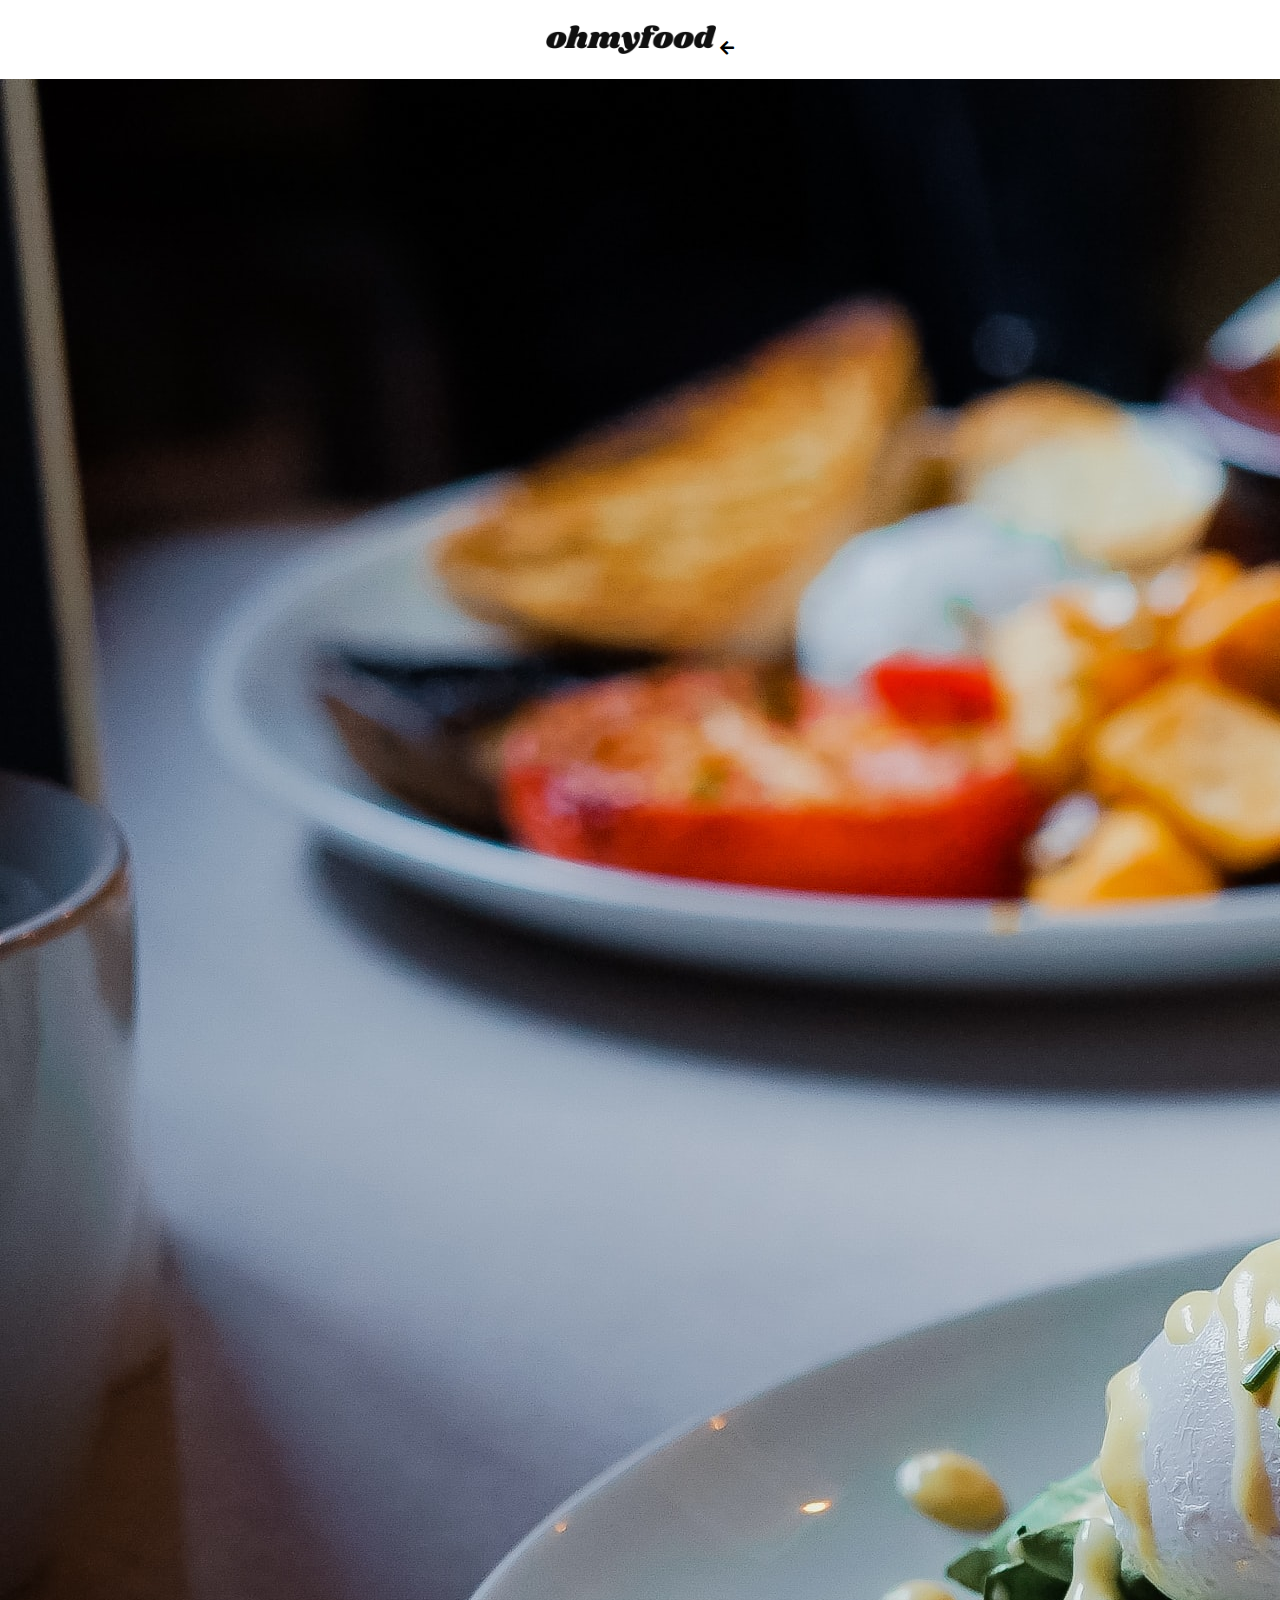
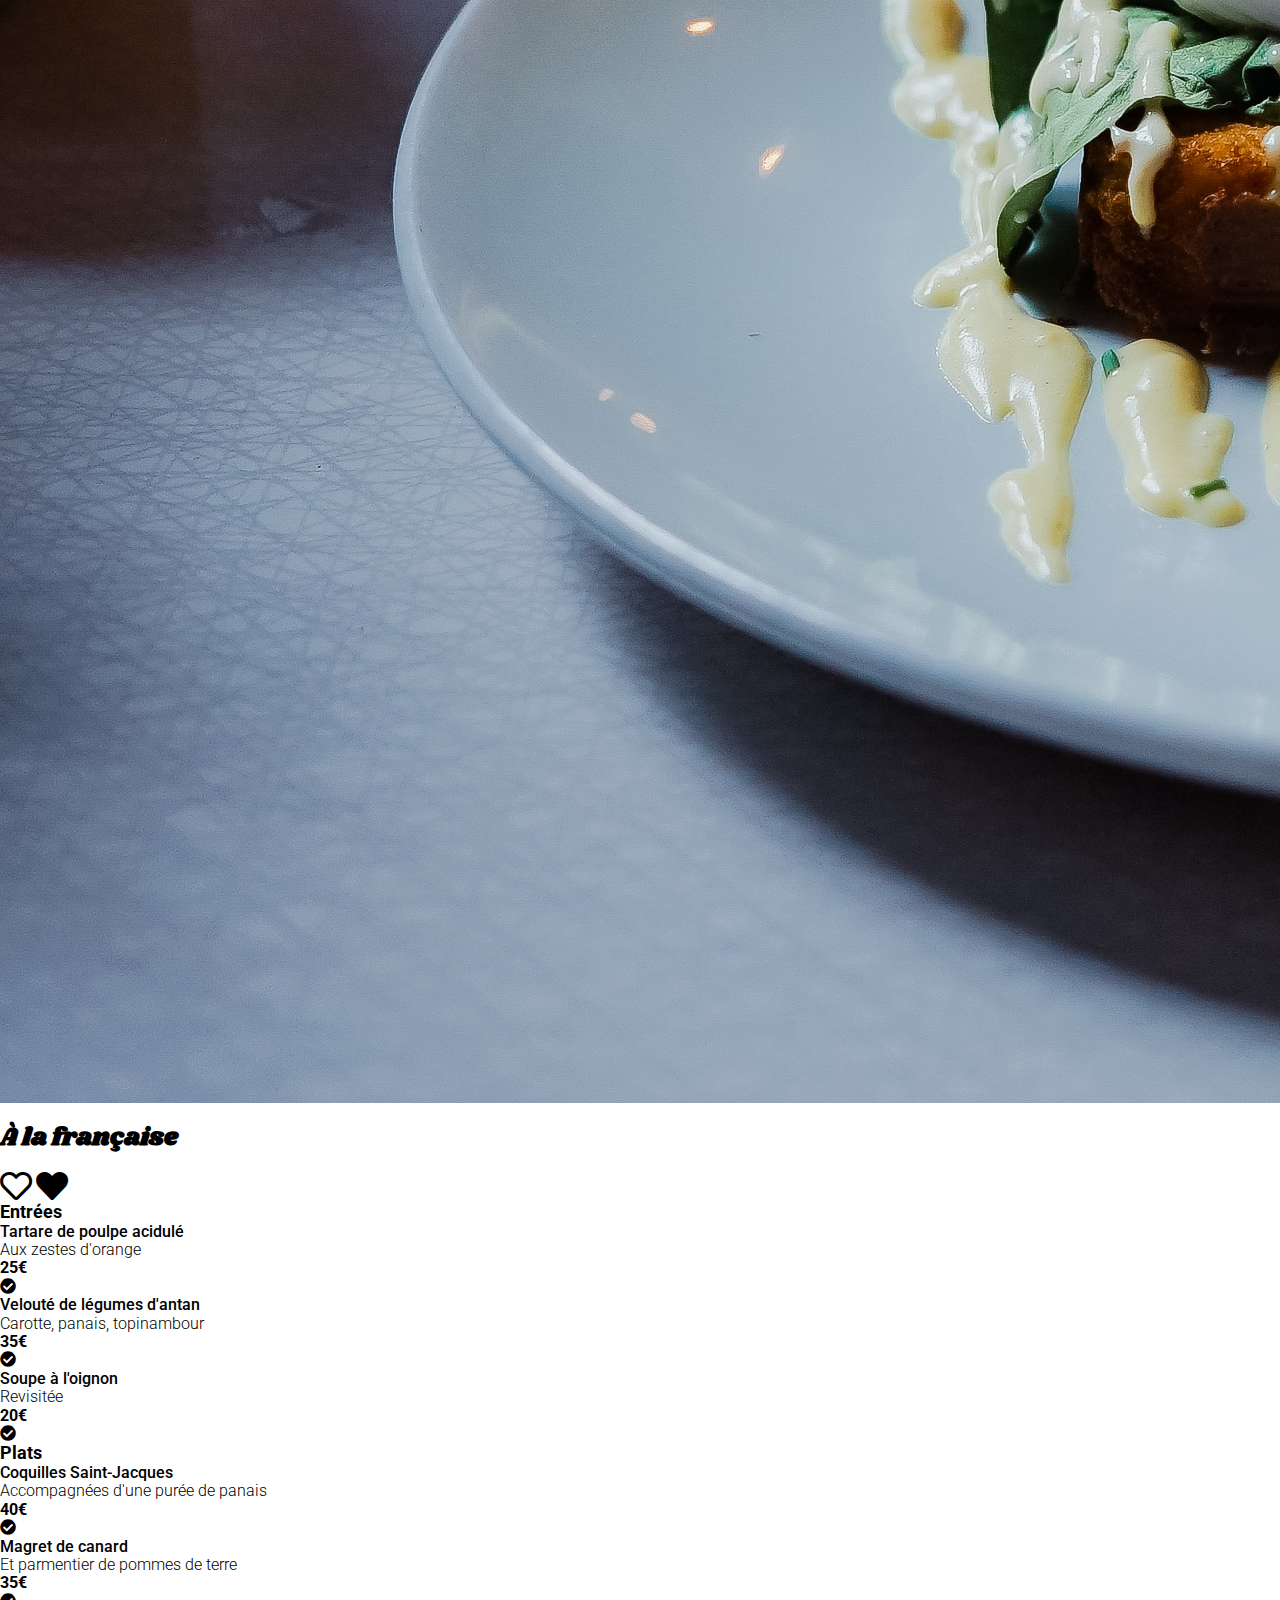
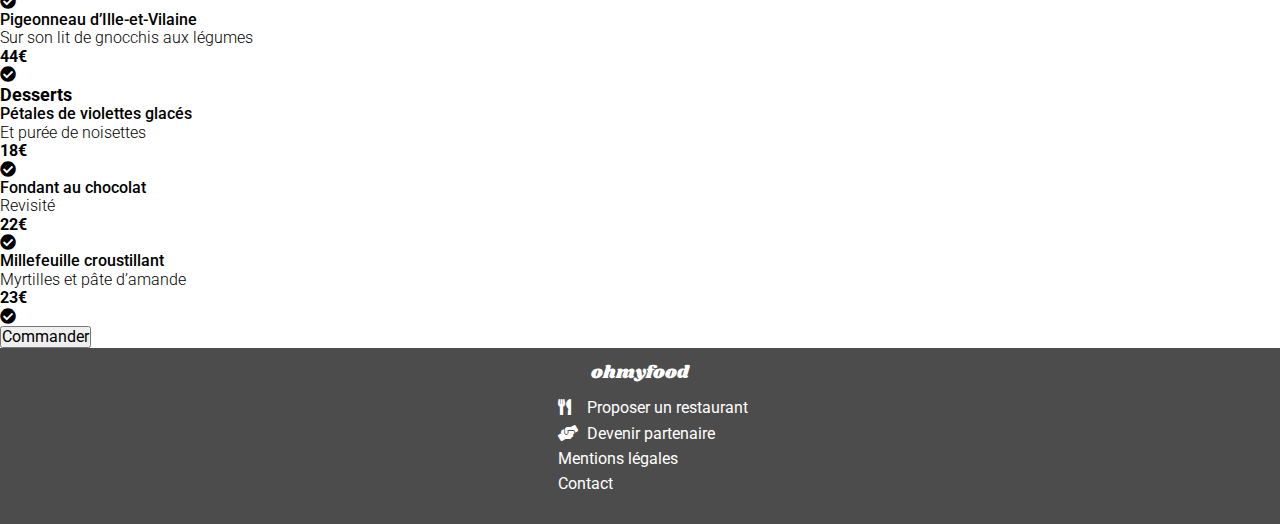
==== a-la-francaise.html @ 05882cee "Ajout du fichier a-la-francaise.html" ====
<!DOCTYPE html>
<html lang="fr">
<head>
    <meta charset="UTF-8">
    <meta http-equiv="X-UA-Compatible" content="IE=edge">
    <meta name="viewport" content="width=device-width, initial-scale=1.0">
    <title>A la française</title>
    <link rel="stylesheet" href="sass/normalize.css">
    <link rel="stylesheet" href="sass/style.css">
    <link rel="stylesheet" href="https://cdnjs.cloudflare.com/ajax/libs/font-awesome/5.15.4/css/all.min.css" integrity="sha512-1ycn6IcaQQ40/MKBW2W4Rhis/DbILU74C1vSrLJxCq57o941Ym01SwNsOMqvEBFlcgUa6xLiPY/NS5R+E6ztJQ==" crossorigin="anonymous" referrerpolicy="no-referrer">
</head>
<body>

    <!--Début du Header-->
    <header>
        <div class="logo">
            <img src="images/logo/ohmyfood.png" alt="Logo du site Ohmyfood">
            <a href="index.html" class="header__back">
                <i class="fas fa-arrow-left"></i>
            </a>
        </div>
    </header>
    <!--Fin du Header-->
    
    <main>
        <div class="hero__img">
            <img src="images/restaurants/toa-heftiba-DQKerTsQwi0-unsplash.jpg" alt="Restaurant A la Française">
        </div>

        <!--Début de la section Menu-->
        <section class="menu">
            <div class="menu__heading">
                <h1 class="menu__title">À la française</h1>
                <div class="menu__btn__heart">
                    <i class="far fa-heart fa-2x"></i>
                    <i class="fas fa-heart fa-2x fa-heart-animated"></i>
                </div>
            </div>    

            <!-- Début des Entrées-->
            <div class="menus">    
                <article class="submenu">
                    <h3 class="submenu__title">Entrées</h3>
                    <div class="menuItem delay">
                        <div class="menuItem__legend">
                            <h4>Tartare de poulpe acidulé</h4>
                            <p>Aux zestes d'orange</p>
                        </div> 
                        <div class="price">25€</div>
                        <div class="confirmation">
                            <i class="fas fa-check-circle"></i>
                        </div>   
                    </div>
                
                    <div class="menuItem delay">
                        <div class="menuItem__legend">
                            <h4>Velouté de légumes d'antan</h4>
                            <p>Carotte, panais, topinambour</p>
                        </div>
                        <div class="price">35€</div>
                        <div class="confirmation">
                            <i class="fas fa-check-circle"></i>
                        </div>
                    </div> 

                    <div class="menuItem delay">
                        <div class="menuItem__legend">
                            <h4>Soupe à l'oignon</h4>
                            <p>Revisitée</p>
                        </div>
                        <div class="price">20€</div>
                        <div class="confirmation">
                            <i class="fas fa-check-circle"></i>   
                        </div>
                    </div>
                </article>
                <!--Fin des Entrées-->

                <!--Débuts des Plats-->
                <article class="submenu">
                    <h3 class="submenu__title">Plats</h3>
                    <div class="menuItem delay">
                        <div class="menuItem__legend">
                            <h4>Coquilles Saint-Jacques</h4>
                            <p>Accompagnées d'une purée de panais</p>
                        </div>
                        <div class="price">40€</div>
                        <div class="confirmation">
                            <i class="fas fa-check-circle"></i>   
                        </div>
                    </div>

                    <div class="menuItem delay">
                        <div class="menuItem__legend">
                            <h4>Magret de canard</h4>
                            <p>Et parmentier de pommes de terre</p>
                        </div>
                        <div class="price">35€</div>
                        <div class="confirmation">
                            <i class="fas fa-check-circle"></i>
                        </div>
                    </div>

                    <div class="menuItem delay">
                        <div class="menuItem__legend">
                            <h4>Pigeonneau d’Ille-et-Vilaine</h4>
                            <p>Sur son lit de gnocchis aux légumes</p>
                        </div>
                        <div class="price">44€</div>
                        <div class="confirmation">
                            <i class="fas fa-check-circle"></i>   
                        </div>
                    </div>
                </article>
                <!--Fin des Plats-->

                <!--Début des Desserts-->
                <article class="submenu">
                    <h3 class="submenu__title">Desserts</h3>
                    <div class="menuItem delay">
                        <div class="menuItem__legend">
                            <h4>Pétales de violettes glacés</h4>
                            <p>Et purée de noisettes</p>
                        </div>
                        <div class="price">18€</div>
                        <div class="confirmation">
                            <i class="fas fa-check-circle"></i>
                        </div>
                    </div>

                    <div class="menuItem delay">
                        <div class="menuItem__legend">
                            <h4>Fondant au chocolat</h4>
                            <p>Revisité</p>
                        </div>
                        <div class="price">22€</div>
                        <div class="confirmation">
                            <i class="fas fa-check-circle"></i>
                        </div>
                    </div>

                    <div class="menuItem delay">
                        <div class="menuItem__legend">
                            <h4>Millefeuille croustillant</h4>
                            <p>Myrtilles et pâte d’amande</p>
                        </div>
                        <div class="price">23€</div>
                        <div class="confirmation">
                            <i class="fas fa-check-circle"></i>
                        </div>
                    </div>
                </article>
                <!--Fin des Desserts-->
            </div>
            <div class="orderMeal">
                <button class="orderMeal__btn">
                    <span>Commander</span>
                </button>  
            </div>
        </section>
        <!--Fin de la section Menu-->           
    </main>

    <!--Début du Footer-->
    <footer>
        <a href="index.html" class="footer__title">
            <h3>ohmyfood</h3>
        </a>
        <ul>
            <li>
                <i class="fas fa-utensils"></i>
                <a href="#">Proposer un restaurant</a>
            </li>
            <li>
                <i class="fas fa-hands-helping"></i>
                <a href="#">Devenir partenaire</a>
            </li>
            <li>
                <a href="#">Mentions légales</a>
            </li>
            <li>
                <a href="mailto:contact@ohmyfood.com">Contact</a>
            </li>
        </ul>
    </footer>
    <!--Fin du Footer-->  
</body>
</html>
---- sass/style.css ----
@import url("https://fonts.googleapis.com/css2?family=Shrikhand&display=swap");
@import url("https://fonts.googleapis.com/css2?family=Roboto:wght@100;300;400;500&display=swap");
* {
  padding: 0;
  margin: 0;
  -webkit-box-sizing: border-box;
          box-sizing: border-box;
}

body {
  width: 100%;
  margin: auto;
  font-family: "Roboto", sans-serif;
  font-size: 16px;
}

ul,
ol {
  list-style-type: none;
}

a {
  color: #000000;
  text-decoration: none;
  cursor: pointer;
}

h1 {
  font-size: 25px;
  font-family: "Shrikhand", "cursive";
}

h2 {
  font-size: 22px;
}

h3 {
  font-size: 18px;
  font-weight: 500px;
}

h4 {
  font-size: 16px;
  font-weight: 500;
}

p {
  font-size: 16px;
  font-weight: 300;
}

.price {
  font-weight: bold;
}

.loading-spinner {
  width: 100vw;
  height: 100vh;
  background: #ffffff;
  margin: auto;
  position: fixed;
  top: 0;
  right: 0;
  bottom: 0;
  left: 0;
  z-index: 100;
  -webkit-animation: loading-spinner 3s linear;
          animation: loading-spinner 3s linear;
  visibility: hidden;
}

.loading-spinner__border {
  display: -webkit-box;
  display: -ms-flexbox;
  display: flex;
  -webkit-box-pack: center;
      -ms-flex-pack: center;
          justify-content: center;
  -webkit-box-align: center;
      -ms-flex-align: center;
          align-items: center;
  border: 8px solid transparent;
  border-top: 8px solid #9356dc;
  border-bottom: 8px solid #ff79da;
  border-radius: 100px;
  width: 120px;
  height: 120px;
  margin: auto;
  position: fixed;
  top: 0;
  right: 0;
  bottom: 0;
  left: 0;
  -webkit-animation: loading-spinner-border 3s linear;
          animation: loading-spinner-border 3s linear;
  z-index: 50;
  visibility: hidden;
}

.loading-spinner__center {
  background-color: #99e2d0;
  width: 16px;
  height: 16px;
  border-radius: 100px;
}

@-webkit-keyframes loading-spinner {
  0% {
    visibility: visible;
    opacity: 0.7;
  }
  70% {
    opacity: 0.7;
  }
  100% {
    opacity: 0;
    visibility: hidden;
  }
}

@keyframes loading-spinner {
  0% {
    visibility: visible;
    opacity: 0.7;
  }
  70% {
    opacity: 0.7;
  }
  100% {
    opacity: 0;
    visibility: hidden;
  }
}

@-webkit-keyframes loading-spinner-border {
  0% {
    visibility: visible;
    opacity: 1;
    -webkit-transform: rotate(0deg);
            transform: rotate(0deg);
  }
  70% {
    opacity: 1;
  }
  100% {
    -webkit-transform: rotate(360deg);
            transform: rotate(360deg);
    opacity: 0;
    visibility: hidden;
  }
}

@keyframes loading-spinner-border {
  0% {
    visibility: visible;
    opacity: 1;
    -webkit-transform: rotate(0deg);
            transform: rotate(0deg);
  }
  70% {
    opacity: 1;
  }
  100% {
    -webkit-transform: rotate(360deg);
            transform: rotate(360deg);
    opacity: 0;
    visibility: hidden;
  }
}

header {
  display: -webkit-box;
  display: -ms-flexbox;
  display: flex;
  -webkit-box-pack: center;
      -ms-flex-pack: center;
          justify-content: center;
  -webkit-box-align: center;
      -ms-flex-align: center;
          align-items: center;
  width: 100%;
}

header .logo {
  margin: 25px 0 20px 0;
}

header .logo img {
  width: 170px;
}

footer {
  background-color: #4d4c4c;
  color: #ffffff;
  width: 100%;
  height: 175px;
  height: 100%;
  display: -webkit-box;
  display: -ms-flexbox;
  display: flex;
  -webkit-box-orient: vertical;
  -webkit-box-direction: normal;
      -ms-flex-direction: column;
          flex-direction: column;
}

@media screen and (min-width: 768px) {
  footer {
    display: -webkit-box;
    display: -ms-flexbox;
    display: flex;
    -webkit-box-pack: center;
        -ms-flex-pack: center;
            justify-content: center;
    -webkit-box-align: center;
        -ms-flex-align: center;
            align-items: center;
  }
}

footer a {
  color: #ffffff;
}

footer h3 {
  font-family: "Shrikhand", "cursive";
  font-weight: lighter;
  color: #ffffff;
  margin: 15px 0 15px 25px;
}

@media screen and (min-width: 768px) {
  footer h3 {
    margin-left: 0;
  }
}

footer ul {
  font-size: 16px;
}

footer ul li {
  margin-bottom: 7px;
  margin-left: 25px;
}

footer ul li:last-child {
  margin-bottom: 30px;
}

footer ul .fas {
  color: #ffffff;
  width: 15px;
  padding-left: 0;
  padding-right: 25px;
}

/**** Localisation ****/
.location {
  display: -webkit-box;
  display: -ms-flexbox;
  display: flex;
  -webkit-box-pack: center;
      -ms-flex-pack: center;
          justify-content: center;
  -webkit-box-align: center;
      -ms-flex-align: center;
          align-items: center;
  background-color: #eaeaea;
  -webkit-box-shadow: inset 0 7px 9px -7px rgba(0, 0, 0, 0.3);
          box-shadow: inset 0 7px 9px -7px rgba(0, 0, 0, 0.3);
  height: 50px;
  margin-left: -22px;
}

.location i {
  margin-right: 15px;
}

.location__city {
  margin: 15px 0;
  text-align: center;
  font-weight: 500;
}

.presentation {
  background-color: #f3f3f3;
  display: -webkit-box;
  display: -ms-flexbox;
  display: flex;
  -webkit-box-pack: center;
      -ms-flex-pack: center;
          justify-content: center;
  -webkit-box-align: center;
      -ms-flex-align: center;
          align-items: center;
  -webkit-box-orient: vertical;
  -webkit-box-direction: normal;
      -ms-flex-direction: column;
          flex-direction: column;
  padding: 40px;
}

.presentation__title {
  text-align: center;
  padding: 0 10px;
}

.presentation__text {
  text-align: center;
  margin: 15px 0 25px 0;
  font-weight: 100;
}

.presentation__button {
  opacity: 1;
  background: -webkit-gradient(linear, left top, right bottom, from(#f89fe0), to(#c358eb));
  background: linear-gradient(to bottom right, #f89fe0, #c358eb);
  outline: none;
  border: none;
  border-radius: 100px;
  width: 230px;
  color: #ffffff;
  font-size: 16px;
  font-weight: 500;
  text-align: center;
  padding: 18px 20px;
  -webkit-box-shadow: 0 0 10px 0 rgba(0, 0, 0, 0.3);
          box-shadow: 0 0 10px 0 rgba(0, 0, 0, 0.3);
  -webkit-transition: all 0.3s ease-in-out;
  transition: all 0.3s ease-in-out;
}

.presentation__button:hover {
  opacity: 0.8;
  -webkit-box-shadow: 0 0 10px 0 rgba(0, 0, 0, 0.6);
          box-shadow: 0 0 10px 0 rgba(0, 0, 0, 0.6);
  cursor: pointer;
}

/**** Section Fonctionnement ****/
.process {
  width: 100%;
}

.process h2 {
  margin: 50px 0 20px 20px;
}

@media screen and (min-width: 768px) {
  .process h2 {
    text-align: center;
  }
}

.process__steps {
  margin: 0 25px;
  display: -webkit-box;
  display: -ms-flexbox;
  display: flex;
  -webkit-box-orient: vertical;
  -webkit-box-direction: normal;
      -ms-flex-direction: column;
          flex-direction: column;
}

@media screen and (min-width: 768px) {
  .process__steps {
    -webkit-box-orient: horizontal;
    -webkit-box-direction: normal;
        -ms-flex-direction: row;
            flex-direction: row;
    -ms-flex-wrap: wrap;
        flex-wrap: wrap;
    -ms-flex-pack: distribute;
        justify-content: space-around;
  }
}

@media screen and (min-width: 992px) {
  .process__steps {
    -webkit-box-pack: justify;
        -ms-flex-pack: justify;
            justify-content: space-between;
  }
}

.process__steps .process__step {
  width: 375px;
  width: 100%;
  height: 70px;
  -webkit-box-shadow: 4px 4px 8px rgba(0, 0, 0, 0.125);
          box-shadow: 4px 4px 8px rgba(0, 0, 0, 0.125);
  -webkit-box-orient: horizontal;
  -webkit-box-direction: normal;
      -ms-flex-direction: row;
          flex-direction: row;
  -webkit-box-pack: start;
      -ms-flex-pack: start;
          justify-content: flex-start;
  -webkit-box-align: center;
      -ms-flex-align: center;
          align-items: center;
  margin-left: 6px;
  margin-bottom: 25px;
  border-radius: 20px;
  background: #f6f6f6;
  position: relative;
  -webkit-transition: background-color 0.3s ease-in-out;
  transition: background-color 0.3s ease-in-out;
}

@media screen and (min-width: 768px) {
  .process__steps .process__step {
    width: 45%;
    margin: 30px 0;
  }
}

@media screen and (min-width: 992px) {
  .process__steps .process__step {
    width: 30%;
  }
}

.process__steps .process__step:hover {
  background-color: #faf5ff;
  cursor: pointer;
}

.process__steps .process__step .process__number {
  display: -webkit-box;
  display: -ms-flexbox;
  display: flex;
  -webkit-box-pack: center;
      -ms-flex-pack: center;
          justify-content: center;
  -webkit-box-align: center;
      -ms-flex-align: center;
          align-items: center;
  background: #9356dc;
  color: #ffffff;
  border-radius: 100px;
  border: 1px solid #9356dc;
  font-size: 14px;
  width: 25px;
  height: 25px;
  position: absolute;
  left: -12px;
  top: 23px;
}

.process__steps .process__step .process__icon {
  margin: 27px 35px 0 35px;
  color: #696969;
  -webkit-transition: color 0.3s ease-in-out;
  transition: color 0.3s ease-in-out;
}

.process__steps .process__step .process__icon:hover {
  color: #9356dc;
}

.process__steps .process__step .process__text {
  font-weight: 500;
  text-align: center;
  margin-top: -18px;
}

/**** Section Restaurants ****/
.restaurants {
  background-color: #f6f6f6;
  margin-top: 40px;
  display: -webkit-box;
  display: -ms-flexbox;
  display: flex;
  -webkit-box-orient: vertical;
  -webkit-box-direction: normal;
      -ms-flex-direction: column;
          flex-direction: column;
  width: 100%;
}

.restaurants__title {
  margin: 50px 0 15px 20px;
}

@media screen and (min-width: 768px) {
  .restaurants__title {
    text-align: center;
  }
}

.restaurants__cards {
  display: -webkit-box;
  display: -ms-flexbox;
  display: flex;
  -webkit-box-orient: horizontal;
  -webkit-box-direction: normal;
      -ms-flex-direction: row;
          flex-direction: row;
  -ms-flex-wrap: wrap;
      flex-wrap: wrap;
  -webkit-box-pack: space-evenly;
      -ms-flex-pack: space-evenly;
          justify-content: space-evenly;
  width: 100%;
}

.card {
  width: 335px;
  width: 100%;
  height: 252px;
  border-radius: 16px;
  background-color: #ffffff;
  -webkit-box-shadow: 4px 4px 8px rgba(0, 0, 0, 0.125);
          box-shadow: 4px 4px 8px rgba(0, 0, 0, 0.125);
  margin: 14px 20px;
  position: relative;
}

@media screen and (min-width: 768px) {
  .card {
    width: 44%;
    margin-bottom: 30px;
  }
}

@media screen and (min-width: 992px) {
  .card {
    height: 300px;
  }
}

@media screen and (min-width: 1400px) {
  .card {
    height: 380px;
  }
}

.card figure {
  height: 252px;
}

@media screen and (min-width: 992px) {
  .card figure {
    height: 300px;
  }
}

@media screen and (min-width: 1400px) {
  .card figure {
    height: 380px;
  }
}

.card__image {
  -o-object-fit: cover;
     object-fit: cover;
  border-top-left-radius: 16px;
  border-top-right-radius: 16px;
  width: 100%;
  height: 100%;
  max-height: 188px;
}

@media screen and (min-width: 992px) {
  .card__image {
    max-height: 230px;
  }
}

@media screen and (min-width: 1400px) {
  .card__image {
    max-height: 315px;
  }
}

.card__legend {
  display: -webkit-box;
  display: -ms-flexbox;
  display: flex;
  -webkit-box-orient: vertical;
  -webkit-box-direction: normal;
      -ms-flex-direction: column;
          flex-direction: column;
  -webkit-box-pack: justify;
      -ms-flex-pack: justify;
          justify-content: space-between;
  margin-left: 5%;
  margin-top: 7px;
  position: relative;
}

.card__title {
  font-weight: 500;
  margin-bottom: 5px;
}

.card:last-child {
  margin-bottom: 65px;
}

.btn-new {
  color: #008766;
  background: #99e2d0;
  padding: 5px;
  border-radius: 2px;
  position: absolute;
  right: 3%;
  top: 5%;
  font-weight: 400;
  font-size: 14px;
  width: 68px;
  max-width: 68px;
  width: 100%;
  text-align: center;
  /*animation: clignote 2s linear infinite;*/
}

.card__btn__heart {
  position: absolute;
  right: 20px;
  top: 4px;
  color: #686565;
}
/*# sourceMappingURL=style.css.map */
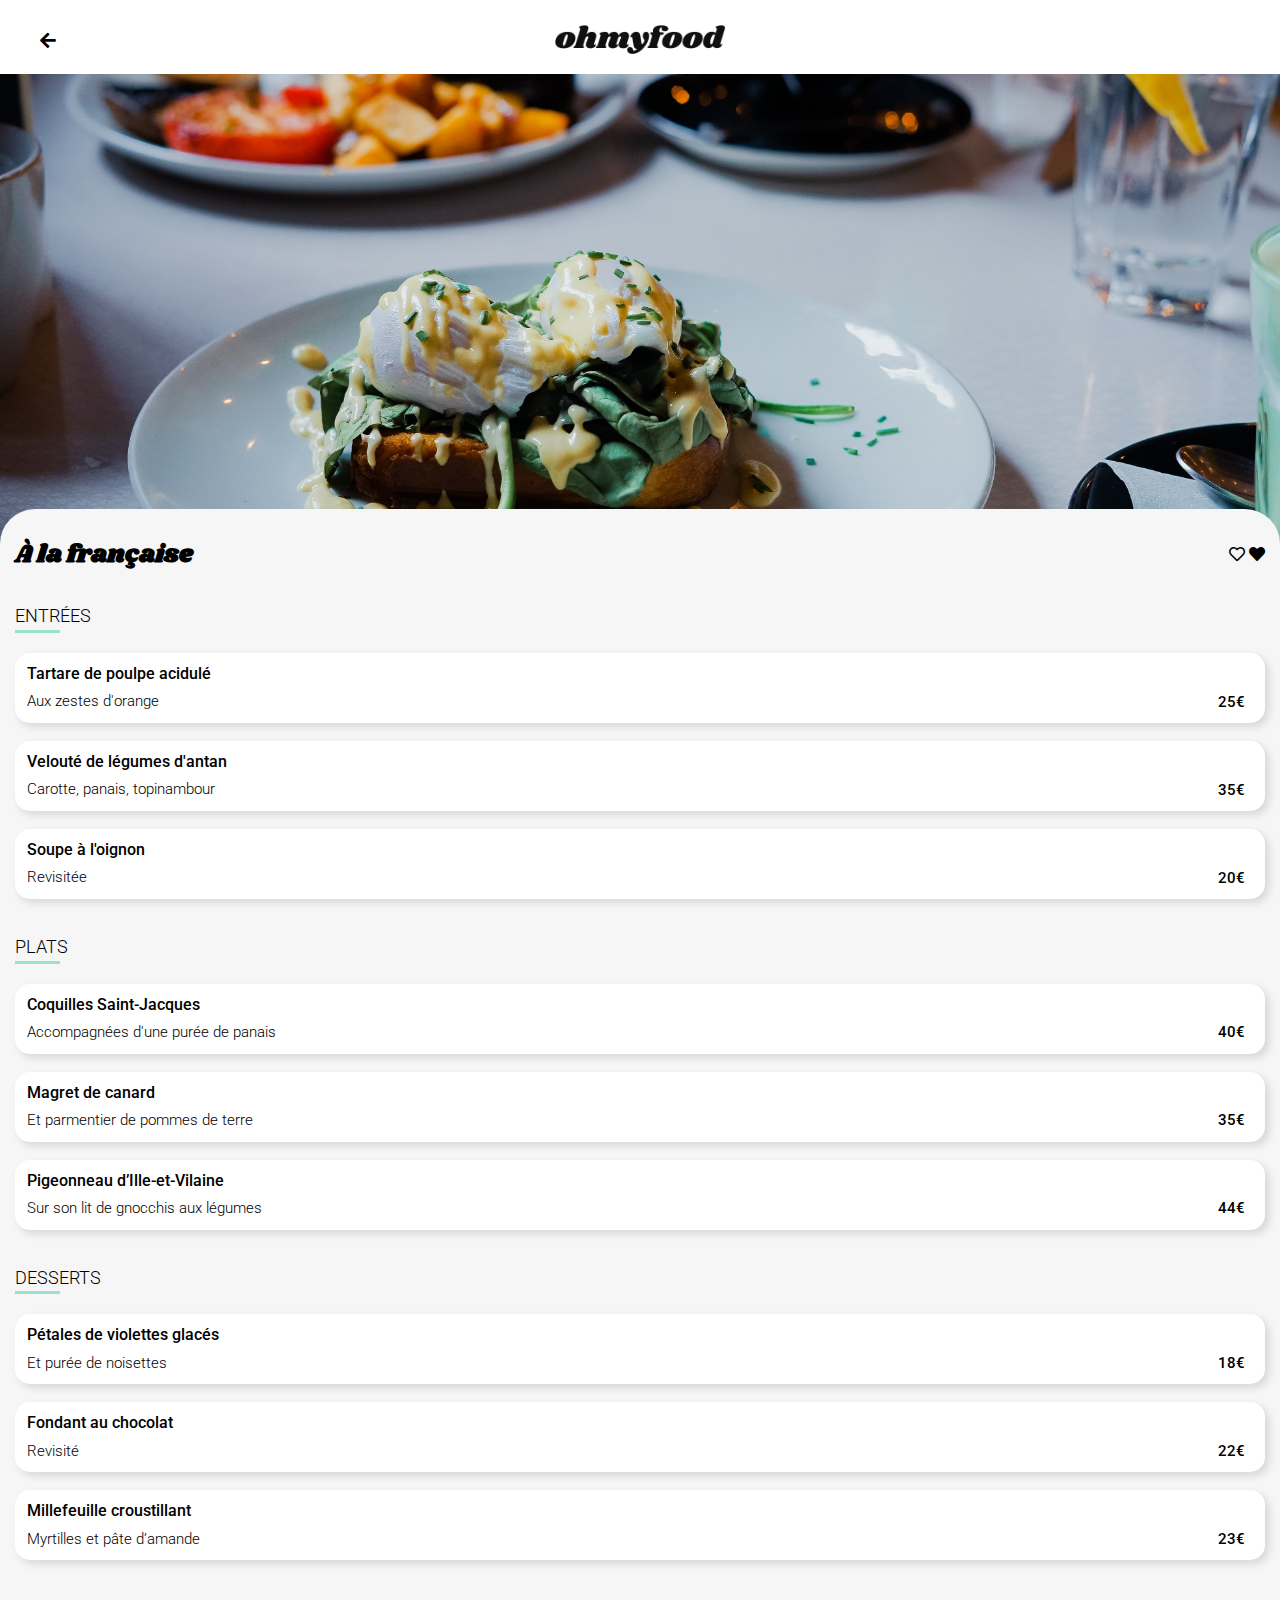
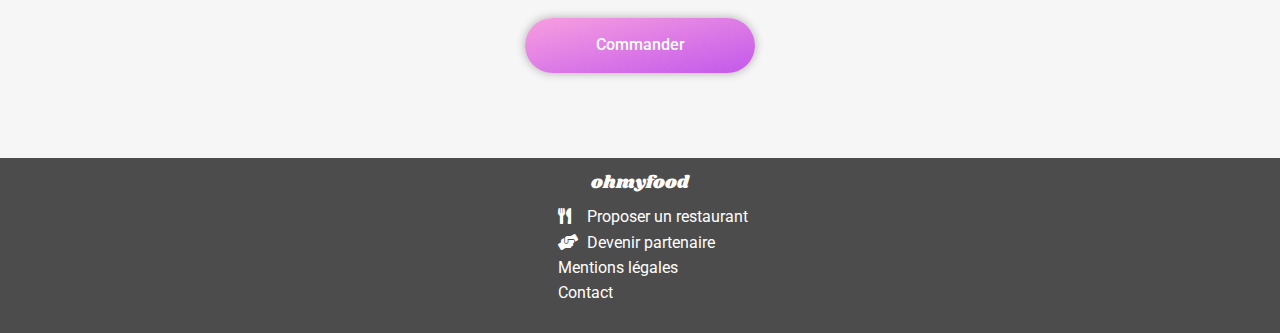
==== commit aed9e119: "Modification nom de class pour l'icone du coeur" ====
--- a/a-la-francaise.html
+++ b/a-la-francaise.html
@@ -32,8 +32,8 @@
             <div class="menu__heading">
                 <h1 class="menu__title">À la française</h1>
                 <div class="menu__btn__heart">
-                    <i class="far fa-heart fa-2x"></i>
-                    <i class="fas fa-heart fa-2x fa-heart-animated"></i>
+                    <i class="far fa-heart menu__btn__heart--empty"></i>
+                    <i class="fas fa-heart menu__btn__heart--animated"></i>
                 </div>
             </div>    
 
--- a/sass/style.css
+++ b/sass/style.css
@@ -169,6 +169,12 @@
 }
 
 header {
+  margin: 25px 0 20px 0;
+  width: 100%;
+  position: relative;
+}
+
+header .logo {
   display: -webkit-box;
   display: -ms-flexbox;
   display: flex;
@@ -178,15 +184,33 @@
   -webkit-box-align: center;
       -ms-flex-align: center;
           align-items: center;
-  width: 100%;
-}
-
-header .logo {
   margin: 25px 0 20px 0;
 }
 
 header .logo img {
   width: 170px;
+}
+
+.fa-arrow-left::before {
+  content: "\f060";
+  position: absolute;
+  left: 32px;
+  height: 32px;
+  width: 32px;
+  display: -webkit-box;
+  display: -ms-flexbox;
+  display: flex;
+  -webkit-box-pack: center;
+      -ms-flex-pack: center;
+          justify-content: center;
+  -webkit-box-align: center;
+      -ms-flex-align: center;
+          align-items: center;
+  top: 50%;
+  -webkit-transform: translateY(-50%);
+          transform: translateY(-50%);
+  font-size: 18px;
+  font-weight: bold;
 }
 
 footer {
@@ -343,12 +367,12 @@
   width: 100%;
 }
 
-.process h2 {
+.process__title {
   margin: 50px 0 20px 20px;
 }
 
 @media screen and (min-width: 768px) {
-  .process h2 {
+  .process__title {
     text-align: center;
   }
 }
@@ -385,7 +409,7 @@
   }
 }
 
-.process__steps .process__step {
+.process__step {
   width: 375px;
   width: 100%;
   height: 70px;
@@ -411,24 +435,28 @@
 }
 
 @media screen and (min-width: 768px) {
-  .process__steps .process__step {
+  .process__step {
     width: 45%;
     margin: 30px 0;
   }
 }
 
 @media screen and (min-width: 992px) {
-  .process__steps .process__step {
+  .process__step {
     width: 30%;
   }
 }
 
-.process__steps .process__step:hover {
+.process__step:hover {
   background-color: #faf5ff;
   cursor: pointer;
 }
 
-.process__steps .process__step .process__number {
+.process__step:hover > .process__icon {
+  color: #9356dc;
+}
+
+.process__number {
   display: -webkit-box;
   display: -ms-flexbox;
   display: flex;
@@ -443,25 +471,24 @@
   border-radius: 100px;
   border: 1px solid #9356dc;
   font-size: 14px;
-  width: 25px;
-  height: 25px;
+  width: 22px;
+  height: 22px;
   position: absolute;
   left: -12px;
-  top: 23px;
-}
-
-.process__steps .process__step .process__icon {
+  top: 50%;
+  -webkit-transform: translateY(-50%);
+          transform: translateY(-50%);
+}
+
+.process__icon {
   margin: 27px 35px 0 35px;
   color: #696969;
+  font-size: 16px;
   -webkit-transition: color 0.3s ease-in-out;
   transition: color 0.3s ease-in-out;
 }
 
-.process__steps .process__step .process__icon:hover {
-  color: #9356dc;
-}
-
-.process__steps .process__step .process__text {
+.process__text {
   font-weight: 500;
   text-align: center;
   margin-top: -18px;
@@ -517,6 +544,15 @@
           box-shadow: 4px 4px 8px rgba(0, 0, 0, 0.125);
   margin: 14px 20px;
   position: relative;
+  -webkit-transition: -webkit-transform 0.3s ease-in-out;
+  transition: -webkit-transform 0.3s ease-in-out;
+  transition: transform 0.3s ease-in-out;
+  transition: transform 0.3s ease-in-out, -webkit-transform 0.3s ease-in-out;
+}
+
+.card:hover {
+  -webkit-transform: scale(1.02);
+          transform: scale(1.02);
 }
 
 @media screen and (min-width: 768px) {
@@ -538,70 +574,7 @@
   }
 }
 
-.card figure {
-  height: 252px;
-}
-
-@media screen and (min-width: 992px) {
-  .card figure {
-    height: 300px;
-  }
-}
-
-@media screen and (min-width: 1400px) {
-  .card figure {
-    height: 380px;
-  }
-}
-
-.card__image {
-  -o-object-fit: cover;
-     object-fit: cover;
-  border-top-left-radius: 16px;
-  border-top-right-radius: 16px;
-  width: 100%;
-  height: 100%;
-  max-height: 188px;
-}
-
-@media screen and (min-width: 992px) {
-  .card__image {
-    max-height: 230px;
-  }
-}
-
-@media screen and (min-width: 1400px) {
-  .card__image {
-    max-height: 315px;
-  }
-}
-
-.card__legend {
-  display: -webkit-box;
-  display: -ms-flexbox;
-  display: flex;
-  -webkit-box-orient: vertical;
-  -webkit-box-direction: normal;
-      -ms-flex-direction: column;
-          flex-direction: column;
-  -webkit-box-pack: justify;
-      -ms-flex-pack: justify;
-          justify-content: space-between;
-  margin-left: 5%;
-  margin-top: 7px;
-  position: relative;
-}
-
-.card__title {
-  font-weight: 500;
-  margin-bottom: 5px;
-}
-
-.card:last-child {
-  margin-bottom: 65px;
-}
-
-.btn-new {
+.card__btn-new {
   color: #008766;
   background: #99e2d0;
   padding: 5px;
@@ -615,13 +588,304 @@
   max-width: 68px;
   width: 100%;
   text-align: center;
-  /*animation: clignote 2s linear infinite;*/
+}
+
+.card figure {
+  height: 252px;
+}
+
+@media screen and (min-width: 992px) {
+  .card figure {
+    height: 300px;
+  }
+}
+
+@media screen and (min-width: 1400px) {
+  .card figure {
+    height: 380px;
+  }
+}
+
+.card__image {
+  -o-object-fit: cover;
+     object-fit: cover;
+  border-top-left-radius: 16px;
+  border-top-right-radius: 16px;
+  width: 100%;
+  height: 100%;
+  max-height: 188px;
+}
+
+@media screen and (min-width: 992px) {
+  .card__image {
+    max-height: 230px;
+  }
+}
+
+@media screen and (min-width: 1400px) {
+  .card__image {
+    max-height: 315px;
+  }
+}
+
+.card__legend {
+  display: -webkit-box;
+  display: -ms-flexbox;
+  display: flex;
+  -webkit-box-orient: vertical;
+  -webkit-box-direction: normal;
+      -ms-flex-direction: column;
+          flex-direction: column;
+  -webkit-box-pack: justify;
+      -ms-flex-pack: justify;
+          justify-content: space-between;
+  margin-left: 5%;
+  margin-top: 7px;
+  position: relative;
+}
+
+.card__title {
+  font-weight: 500;
+  margin-bottom: 5px;
+}
+
+.card:last-child {
+  margin-bottom: 65px;
 }
 
 .card__btn__heart {
   position: absolute;
-  right: 20px;
-  top: 4px;
-  color: #686565;
+  top: 7px;
+  left: 86%;
+  display: -webkit-box;
+  display: -ms-flexbox;
+  display: flex;
+  -webkit-box-pack: center;
+      -ms-flex-pack: center;
+          justify-content: center;
+  -webkit-box-align: center;
+      -ms-flex-align: center;
+          align-items: center;
+  height: 26px;
+  width: 29px;
+}
+
+.card__btn__heart--empty {
+  font-size: 16px;
+  position: absolute;
+  -webkit-transition: opacity 1s ease-in-out;
+  transition: opacity 1s ease-in-out;
+}
+
+.card__btn__heart--animated {
+  position: absolute;
+  opacity: 0;
+  font-size: 16px;
+  background: -webkit-gradient(linear, left top, right bottom, from(#f89fe0), to(#c358eb));
+  background: linear-gradient(to bottom right, #f89fe0, #c358eb);
+  -webkit-background-clip: text;
+  background-clip: text;
+  -webkit-text-fill-color: transparent;
+  -webkit-transition: opacity 1s ease-in-out;
+  transition: opacity 1s ease-in-out;
+}
+
+.card__btn__heart:hover {
+  cursor: pointer;
+}
+
+.card__btn__heart:hover > .card__btn__heart--empty {
+  opacity: 0;
+}
+
+.card__btn__heart:hover > .card__btn__heart--animated {
+  opacity: 1;
+}
+
+/**** Image ****/
+.hero__img {
+  width: 100%;
+}
+
+.hero__img img {
+  width: 100%;
+  max-width: 100%;
+  height: 100%;
+  max-height: 500px;
+  -o-object-fit: cover;
+     object-fit: cover;
+}
+
+/**** Section menu ****/
+.menu {
+  position: relative;
+  padding: 15px;
+  margin: 0 auto;
+  background-color: #f6f6f6;
+  border-top-left-radius: 35px;
+  border-top-right-radius: 35px;
+  margin-top: -70px;
+  z-index: 1;
+}
+
+.menu__heading {
+  display: -webkit-box;
+  display: -ms-flexbox;
+  display: flex;
+  -webkit-box-orient: horizontal;
+  -webkit-box-direction: normal;
+      -ms-flex-direction: row;
+          flex-direction: row;
+  -webkit-box-align: center;
+      -ms-flex-align: center;
+          align-items: center;
+  -webkit-box-pack: justify;
+      -ms-flex-pack: justify;
+          justify-content: space-between;
+}
+
+.menus {
+  display: -webkit-box;
+  display: -ms-flexbox;
+  display: flex;
+  -webkit-box-orient: vertical;
+  -webkit-box-direction: normal;
+      -ms-flex-direction: column;
+          flex-direction: column;
+  gap: 20px;
+  -webkit-box-pack: space-evenly;
+      -ms-flex-pack: space-evenly;
+          justify-content: space-evenly;
+  margin-top: 20px;
+}
+
+.submenu {
+  width: 100%;
+}
+
+.submenu__title {
+  margin-bottom: 20px;
+  text-transform: uppercase;
+  font-weight: 300;
+}
+
+.submenu__title::after {
+  content: "";
+  display: block;
+  width: 45px;
+  height: 3px;
+  margin-top: 3px;
+  background-color: #99e2d0;
+}
+
+.menuItem {
+  width: 100%;
+  height: 70px;
+  display: -webkit-box;
+  display: -ms-flexbox;
+  display: flex;
+  position: relative;
+  margin: 18px 0;
+  background-color: #ffffff;
+  -webkit-box-shadow: 4px 4px 8px rgba(0, 0, 0, 0.125);
+          box-shadow: 4px 4px 8px rgba(0, 0, 0, 0.125);
+  border-radius: 15px;
+  overflow: hidden;
+  cursor: pointer;
+}
+
+.menuItem__legend {
+  width: 100%;
+  padding: 12px;
+  overflow: hidden;
+}
+
+.menuItem h4,
+.menuItem p {
+  white-space: nowrap;
+  overflow: hidden;
+  text-overflow: ellipsis;
+}
+
+.menuItem h4 {
+  font-weight: 500;
+}
+
+.menuItem p {
+  margin-top: 10px;
+  font-size: 15px;
+}
+
+.menuItem .price {
+  -ms-flex-item-align: end;
+      align-self: flex-end;
+  padding-bottom: 12px;
+  padding-right: 20px;
+  font-weight: 500;
+  font-size: 15px;
+}
+
+.menuItem .confirmation {
+  display: -webkit-box;
+  display: -ms-flexbox;
+  display: flex;
+  -webkit-box-pack: center;
+      -ms-flex-pack: center;
+          justify-content: center;
+  -webkit-box-align: center;
+      -ms-flex-align: center;
+          align-items: center;
+  padding: 10px 20px;
+  display: none;
+  border-top-right-radius: 15px;
+  border-bottom-right-radius: 15px;
+  background-color: #99e2d0;
+}
+
+.menuItem .confirmation i {
+  font-size: 20px;
+  color: #ffffff;
+}
+
+/**** Bouton Commander ****/
+.orderMeal {
+  width: 100%;
+  display: -webkit-box;
+  display: -ms-flexbox;
+  display: flex;
+  -webkit-box-pack: center;
+      -ms-flex-pack: center;
+          justify-content: center;
+  -webkit-box-align: center;
+      -ms-flex-align: center;
+          align-items: center;
+}
+
+.orderMeal__btn {
+  opacity: 1;
+  background: -webkit-gradient(linear, left top, right bottom, from(#f89fe0), to(#c358eb));
+  background: linear-gradient(to bottom right, #f89fe0, #c358eb);
+  outline: none;
+  border: none;
+  border-radius: 100px;
+  width: 230px;
+  color: #ffffff;
+  font-size: 16px;
+  font-weight: 500;
+  text-align: center;
+  padding: 18px 20px;
+  -webkit-box-shadow: 0 0 10px 0 rgba(0, 0, 0, 0.3);
+          box-shadow: 0 0 10px 0 rgba(0, 0, 0, 0.3);
+  -webkit-transition: all 0.3s ease-in-out;
+  transition: all 0.3s ease-in-out;
+  margin-top: 40px;
+  margin-bottom: 70px;
+}
+
+.orderMeal__btn:hover {
+  opacity: 0.8;
+  -webkit-box-shadow: 0 0 10px 0 rgba(0, 0, 0, 0.6);
+          box-shadow: 0 0 10px 0 rgba(0, 0, 0, 0.6);
+  cursor: pointer;
 }
 /*# sourceMappingURL=style.css.map */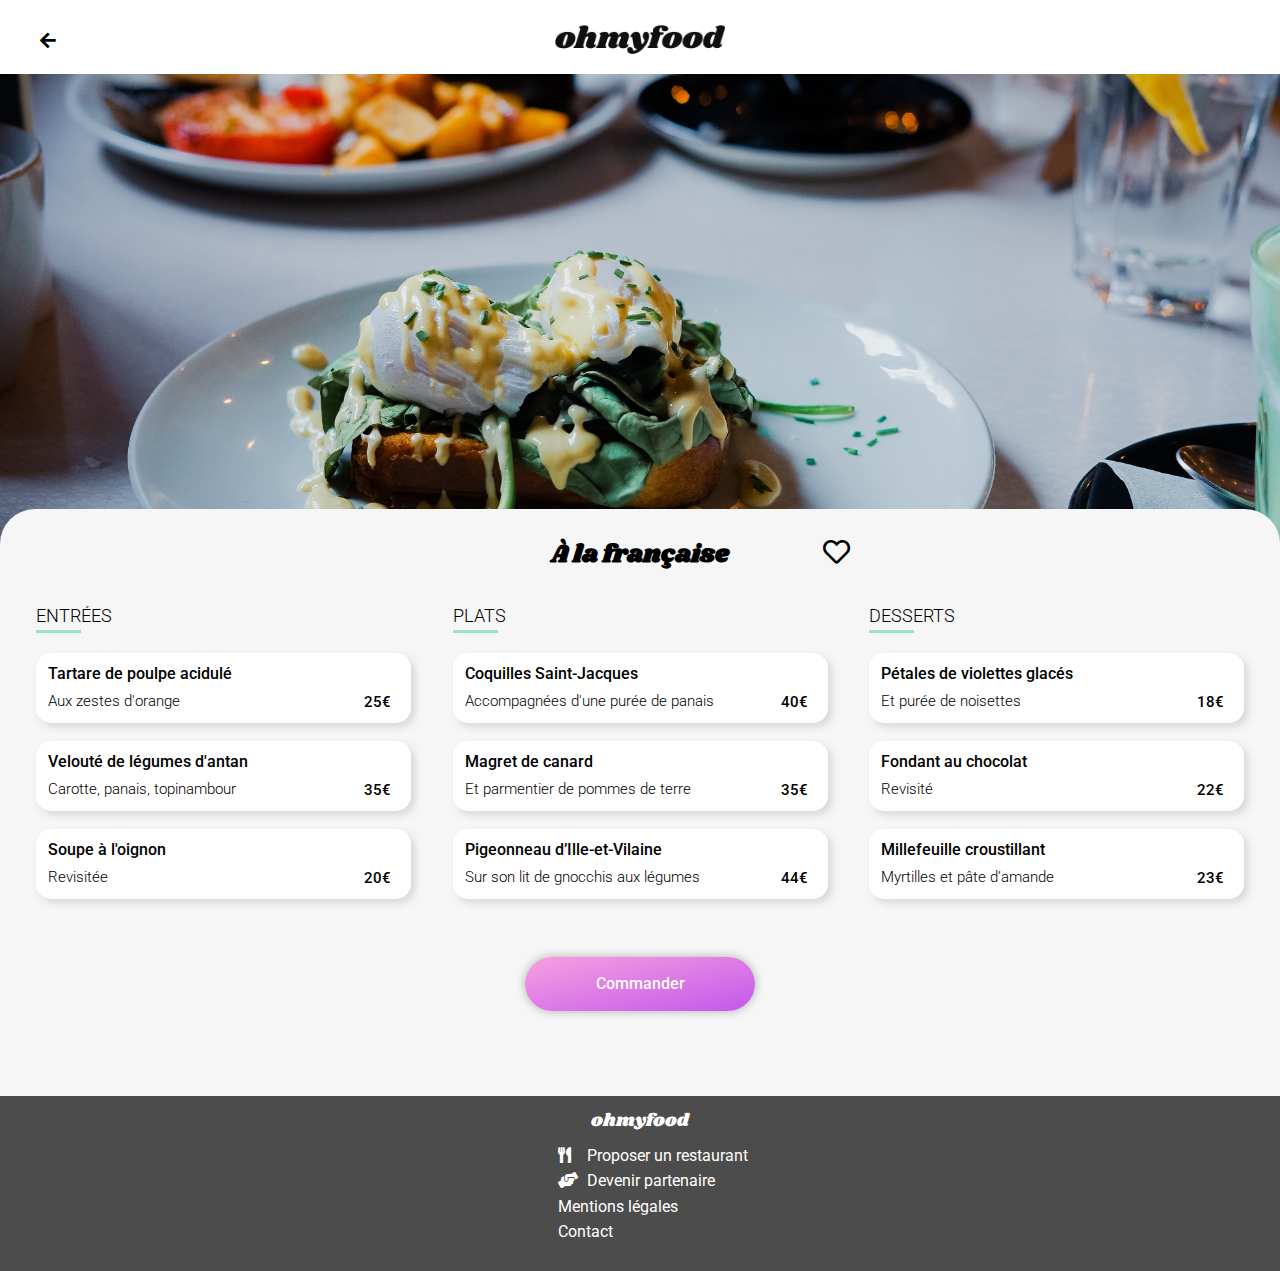
==== commit b7aff1fa: "Ajouts de chiffres dans la class delay afin de créer l'effet cascade des menus" ====
--- a/a-la-francaise.html
+++ b/a-la-francaise.html
@@ -41,7 +41,7 @@
             <div class="menus">    
                 <article class="submenu">
                     <h3 class="submenu__title">Entrées</h3>
-                    <div class="menuItem delay">
+                    <div class="menuItem delay-1">
                         <div class="menuItem__legend">
                             <h4>Tartare de poulpe acidulé</h4>
                             <p>Aux zestes d'orange</p>
@@ -52,7 +52,7 @@
                         </div>   
                     </div>
                 
-                    <div class="menuItem delay">
+                    <div class="menuItem delay-2">
                         <div class="menuItem__legend">
                             <h4>Velouté de légumes d'antan</h4>
                             <p>Carotte, panais, topinambour</p>
@@ -63,7 +63,7 @@
                         </div>
                     </div> 
 
-                    <div class="menuItem delay">
+                    <div class="menuItem delay-3">
                         <div class="menuItem__legend">
                             <h4>Soupe à l'oignon</h4>
                             <p>Revisitée</p>
@@ -79,7 +79,7 @@
                 <!--Débuts des Plats-->
                 <article class="submenu">
                     <h3 class="submenu__title">Plats</h3>
-                    <div class="menuItem delay">
+                    <div class="menuItem delay-4">
                         <div class="menuItem__legend">
                             <h4>Coquilles Saint-Jacques</h4>
                             <p>Accompagnées d'une purée de panais</p>
@@ -90,7 +90,7 @@
                         </div>
                     </div>
 
-                    <div class="menuItem delay">
+                    <div class="menuItem delay-5">
                         <div class="menuItem__legend">
                             <h4>Magret de canard</h4>
                             <p>Et parmentier de pommes de terre</p>
@@ -101,7 +101,7 @@
                         </div>
                     </div>
 
-                    <div class="menuItem delay">
+                    <div class="menuItem delay-6">
                         <div class="menuItem__legend">
                             <h4>Pigeonneau d’Ille-et-Vilaine</h4>
                             <p>Sur son lit de gnocchis aux légumes</p>
@@ -117,7 +117,7 @@
                 <!--Début des Desserts-->
                 <article class="submenu">
                     <h3 class="submenu__title">Desserts</h3>
-                    <div class="menuItem delay">
+                    <div class="menuItem delay-7">
                         <div class="menuItem__legend">
                             <h4>Pétales de violettes glacés</h4>
                             <p>Et purée de noisettes</p>
@@ -128,7 +128,7 @@
                         </div>
                     </div>
 
-                    <div class="menuItem delay">
+                    <div class="menuItem delay-8">
                         <div class="menuItem__legend">
                             <h4>Fondant au chocolat</h4>
                             <p>Revisité</p>
@@ -139,7 +139,7 @@
                         </div>
                     </div>
 
-                    <div class="menuItem delay">
+                    <div class="menuItem delay-9">
                         <div class="menuItem__legend">
                             <h4>Millefeuille croustillant</h4>
                             <p>Myrtilles et pâte d’amande</p>
--- a/sass/style.css
+++ b/sass/style.css
@@ -36,7 +36,7 @@
 
 h3 {
   font-size: 18px;
-  font-weight: 500px;
+  font-weight: 500;
 }
 
 h4 {
@@ -667,20 +667,20 @@
       -ms-flex-align: center;
           align-items: center;
   height: 26px;
-  width: 29px;
+  width: 26px;
 }
 
 .card__btn__heart--empty {
-  font-size: 16px;
   position: absolute;
+  font-size: 27px;
   -webkit-transition: opacity 1s ease-in-out;
   transition: opacity 1s ease-in-out;
 }
 
 .card__btn__heart--animated {
   position: absolute;
+  font-size: 27px;
   opacity: 0;
-  font-size: 16px;
   background: -webkit-gradient(linear, left top, right bottom, from(#f89fe0), to(#c358eb));
   background: linear-gradient(to bottom right, #f89fe0, #c358eb);
   -webkit-background-clip: text;
@@ -711,9 +711,21 @@
   width: 100%;
   max-width: 100%;
   height: 100%;
-  max-height: 500px;
+  max-height: 250px;
   -o-object-fit: cover;
      object-fit: cover;
+}
+
+@media screen and (min-width: 768px) {
+  .hero__img img {
+    max-height: 350px;
+  }
+}
+
+@media screen and (min-width: 992px) {
+  .hero__img img {
+    max-height: 500px;
+  }
 }
 
 /**** Section menu ****/
@@ -744,6 +756,75 @@
           justify-content: space-between;
 }
 
+@media screen and (min-width: 768px) {
+  .menu__heading {
+    -ms-flex-pack: distribute;
+        justify-content: space-around;
+  }
+}
+
+.menu__btn__heart {
+  height: 26px;
+  width: 26px;
+  position: absolute;
+  top: 30px;
+  left: 86%;
+  display: -webkit-box;
+  display: -ms-flexbox;
+  display: flex;
+  -webkit-box-pack: center;
+      -ms-flex-pack: center;
+          justify-content: center;
+  -webkit-box-align: center;
+      -ms-flex-align: center;
+          align-items: center;
+}
+
+@media screen and (min-width: 768px) {
+  .menu__btn__heart {
+    left: 68%;
+    margin-left: 30px;
+  }
+}
+
+@media screen and (min-width: 992px) {
+  .menu__btn__heart {
+    left: 62%;
+  }
+}
+
+.menu__btn__heart--empty {
+  position: absolute;
+  font-size: 27px;
+  -webkit-transition: opacity 1s ease-in-out;
+  transition: opacity 1s ease-in-out;
+}
+
+.menu__btn__heart--animated {
+  position: absolute;
+  font-size: 27px;
+  opacity: 0;
+  background: -webkit-gradient(linear, left top, right bottom, from(#f89fe0), to(#c358eb));
+  background: linear-gradient(to bottom right, #f89fe0, #c358eb);
+  -webkit-background-clip: text;
+  background-clip: text;
+  -webkit-text-fill-color: transparent;
+  -webkit-transition: opacity 1s ease-in-out;
+  transition: opacity 1s ease-in-out;
+}
+
+.menu__btn__heart:hover {
+  cursor: pointer;
+}
+
+.menu__btn__heart:hover > .menu__btn__heart--empty {
+  opacity: 0;
+}
+
+.menu__btn__heart:hover > .menu__btn__heart--animated {
+  opacity: 1;
+}
+
 .menus {
   display: -webkit-box;
   display: -ms-flexbox;
@@ -759,8 +840,31 @@
   margin-top: 20px;
 }
 
+@media screen and (min-width: 768px) {
+  .menus {
+    -webkit-box-orient: horizontal;
+    -webkit-box-direction: normal;
+        -ms-flex-direction: row;
+            flex-direction: row;
+    -ms-flex-wrap: wrap;
+        flex-wrap: wrap;
+  }
+}
+
 .submenu {
   width: 100%;
+}
+
+@media screen and (min-width: 768px) {
+  .submenu {
+    width: 45%;
+  }
+}
+
+@media screen and (min-width: 992px) {
+  .submenu {
+    width: 30%;
+  }
 }
 
 .submenu__title {
@@ -794,6 +898,15 @@
   cursor: pointer;
 }
 
+.menuItem:hover > .confirmation {
+  margin-right: 0;
+}
+
+.menuItem:hover > .confirmation > i {
+  -webkit-animation: rotate 0.6s both;
+          animation: rotate 0.6s both;
+}
+
 .menuItem__legend {
   width: 100%;
   padding: 12px;
@@ -805,10 +918,6 @@
   white-space: nowrap;
   overflow: hidden;
   text-overflow: ellipsis;
-}
-
-.menuItem h4 {
-  font-weight: 500;
 }
 
 .menuItem p {
@@ -836,15 +945,39 @@
       -ms-flex-align: center;
           align-items: center;
   padding: 10px 20px;
-  display: none;
+  margin-right: -60px;
   border-top-right-radius: 15px;
   border-bottom-right-radius: 15px;
   background-color: #99e2d0;
+  -webkit-transition: margin-right 0.6s;
+  transition: margin-right 0.6s;
 }
 
 .menuItem .confirmation i {
   font-size: 20px;
   color: #ffffff;
+}
+
+@-webkit-keyframes rotate {
+  from {
+    -webkit-transform: rotate(0);
+            transform: rotate(0);
+  }
+  to {
+    -webkit-transform: rotate(360deg);
+            transform: rotate(360deg);
+  }
+}
+
+@keyframes rotate {
+  from {
+    -webkit-transform: rotate(0);
+            transform: rotate(0);
+  }
+  to {
+    -webkit-transform: rotate(360deg);
+            transform: rotate(360deg);
+  }
 }
 
 /**** Bouton Commander ****/
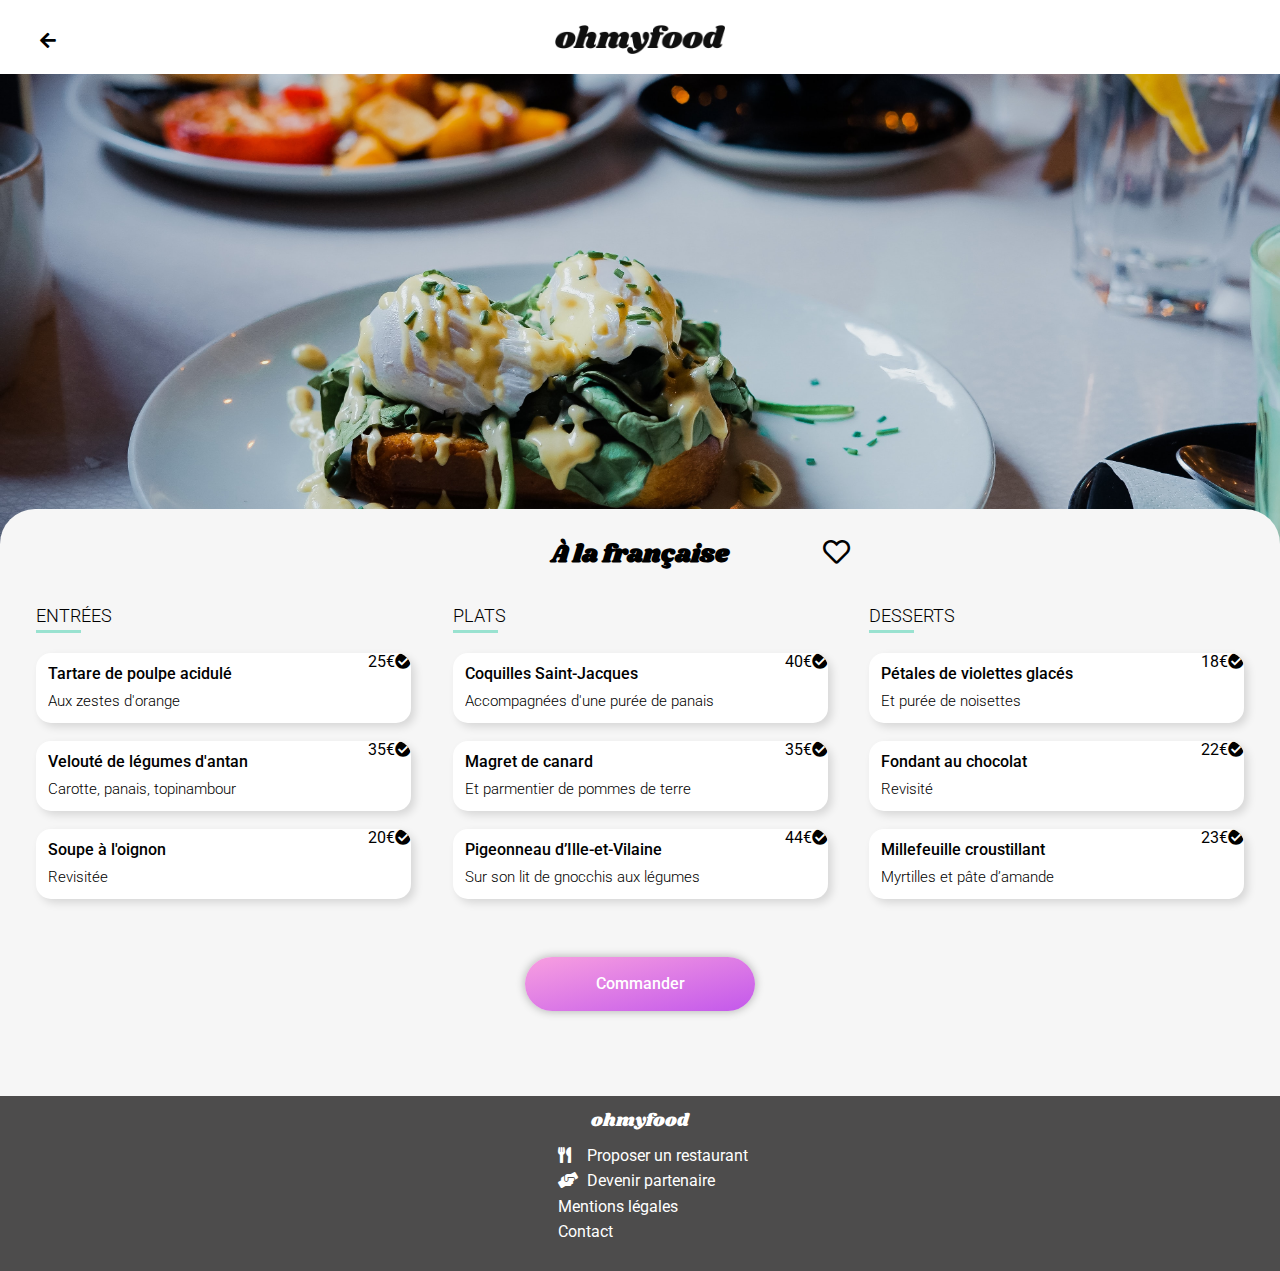
==== commit e48d7b86: "Amélioration BEM dans les pages html des restaurants" ====
--- a/a-la-francaise.html
+++ b/a-la-francaise.html
@@ -46,8 +46,8 @@
                             <h4>Tartare de poulpe acidulé</h4>
                             <p>Aux zestes d'orange</p>
                         </div> 
-                        <div class="price">25€</div>
-                        <div class="confirmation">
+                        <div class="menuItem__price">25€</div>
+                        <div class="menuItem__confirmation">
                             <i class="fas fa-check-circle"></i>
                         </div>   
                     </div>
@@ -57,8 +57,8 @@
                             <h4>Velouté de légumes d'antan</h4>
                             <p>Carotte, panais, topinambour</p>
                         </div>
-                        <div class="price">35€</div>
-                        <div class="confirmation">
+                        <div class="menuItem__price">35€</div>
+                        <div class="menuItem__confirmation">
                             <i class="fas fa-check-circle"></i>
                         </div>
                     </div> 
@@ -68,8 +68,8 @@
                             <h4>Soupe à l'oignon</h4>
                             <p>Revisitée</p>
                         </div>
-                        <div class="price">20€</div>
-                        <div class="confirmation">
+                        <div class="menuItem__price">20€</div>
+                        <div class="menuItem__confirmation">
                             <i class="fas fa-check-circle"></i>   
                         </div>
                     </div>
@@ -84,8 +84,8 @@
                             <h4>Coquilles Saint-Jacques</h4>
                             <p>Accompagnées d'une purée de panais</p>
                         </div>
-                        <div class="price">40€</div>
-                        <div class="confirmation">
+                        <div class="menuItem__price">40€</div>
+                        <div class="menuItem__confirmation">
                             <i class="fas fa-check-circle"></i>   
                         </div>
                     </div>
@@ -95,8 +95,8 @@
                             <h4>Magret de canard</h4>
                             <p>Et parmentier de pommes de terre</p>
                         </div>
-                        <div class="price">35€</div>
-                        <div class="confirmation">
+                        <div class="menuItem__price">35€</div>
+                        <div class="menuItem__confirmation">
                             <i class="fas fa-check-circle"></i>
                         </div>
                     </div>
@@ -106,8 +106,8 @@
                             <h4>Pigeonneau d’Ille-et-Vilaine</h4>
                             <p>Sur son lit de gnocchis aux légumes</p>
                         </div>
-                        <div class="price">44€</div>
-                        <div class="confirmation">
+                        <div class="menuItem__price">44€</div>
+                        <div class="menuItem__confirmation">
                             <i class="fas fa-check-circle"></i>   
                         </div>
                     </div>
@@ -122,8 +122,8 @@
                             <h4>Pétales de violettes glacés</h4>
                             <p>Et purée de noisettes</p>
                         </div>
-                        <div class="price">18€</div>
-                        <div class="confirmation">
+                        <div class="menuItem__price">18€</div>
+                        <div class="menuItem__confirmation">
                             <i class="fas fa-check-circle"></i>
                         </div>
                     </div>
@@ -133,8 +133,8 @@
                             <h4>Fondant au chocolat</h4>
                             <p>Revisité</p>
                         </div>
-                        <div class="price">22€</div>
-                        <div class="confirmation">
+                        <div class="menuItem__price">22€</div>
+                        <div class="menuItem__confirmation">
                             <i class="fas fa-check-circle"></i>
                         </div>
                     </div>
@@ -144,8 +144,8 @@
                             <h4>Millefeuille croustillant</h4>
                             <p>Myrtilles et pâte d’amande</p>
                         </div>
-                        <div class="price">23€</div>
-                        <div class="confirmation">
+                        <div class="menuItem__price">23€</div>
+                        <div class="menuItem__confirmation">
                             <i class="fas fa-check-circle"></i>
                         </div>
                     </div>
--- a/sass/style.css
+++ b/sass/style.css
@@ -896,6 +896,58 @@
   border-radius: 15px;
   overflow: hidden;
   cursor: pointer;
+  -webkit-animation: appear 0.6s both;
+          animation: appear 0.6s both;
+}
+
+.menuItem .delay-1 {
+  -webkit-animation-delay: 0.1s;
+          animation-delay: 0.1s;
+}
+
+.menuItem .delay-2 {
+  -webkit-animation-delay: 0.2s;
+          animation-delay: 0.2s;
+}
+
+.menuItem .delay-3 {
+  -webkit-animation-delay: 0.3s;
+          animation-delay: 0.3s;
+}
+
+.menuItem .delay-4 {
+  -webkit-animation-delay: 0.4s;
+          animation-delay: 0.4s;
+}
+
+.menuItem .delay-5 {
+  -webkit-animation-delay: 0.5s;
+          animation-delay: 0.5s;
+}
+
+.menuItem .delay-6 {
+  -webkit-animation-delay: 0.6s;
+          animation-delay: 0.6s;
+}
+
+.menuItem .delay-7 {
+  -webkit-animation-delay: 0.7s;
+          animation-delay: 0.7s;
+}
+
+.menuItem .delay-8 {
+  -webkit-animation-delay: 0.8s;
+          animation-delay: 0.8s;
+}
+
+.menuItem .delay-9 {
+  -webkit-animation-delay: 0.9s;
+          animation-delay: 0.9s;
+}
+
+.menuItem .delay-10 {
+  -webkit-animation-delay: 1s;
+          animation-delay: 1s;
 }
 
 .menuItem:hover > .confirmation {
@@ -977,6 +1029,32 @@
   to {
     -webkit-transform: rotate(360deg);
             transform: rotate(360deg);
+  }
+}
+
+@-webkit-keyframes appear {
+  from {
+    opacity: 0;
+    -webkit-transform: translateY(50%);
+            transform: translateY(50%);
+  }
+  to {
+    opacity: 1;
+    -webkit-transform: translateY(0);
+            transform: translateY(0);
+  }
+}
+
+@keyframes appear {
+  from {
+    opacity: 0;
+    -webkit-transform: translateY(50%);
+            transform: translateY(50%);
+  }
+  to {
+    opacity: 1;
+    -webkit-transform: translateY(0);
+            transform: translateY(0);
   }
 }
 
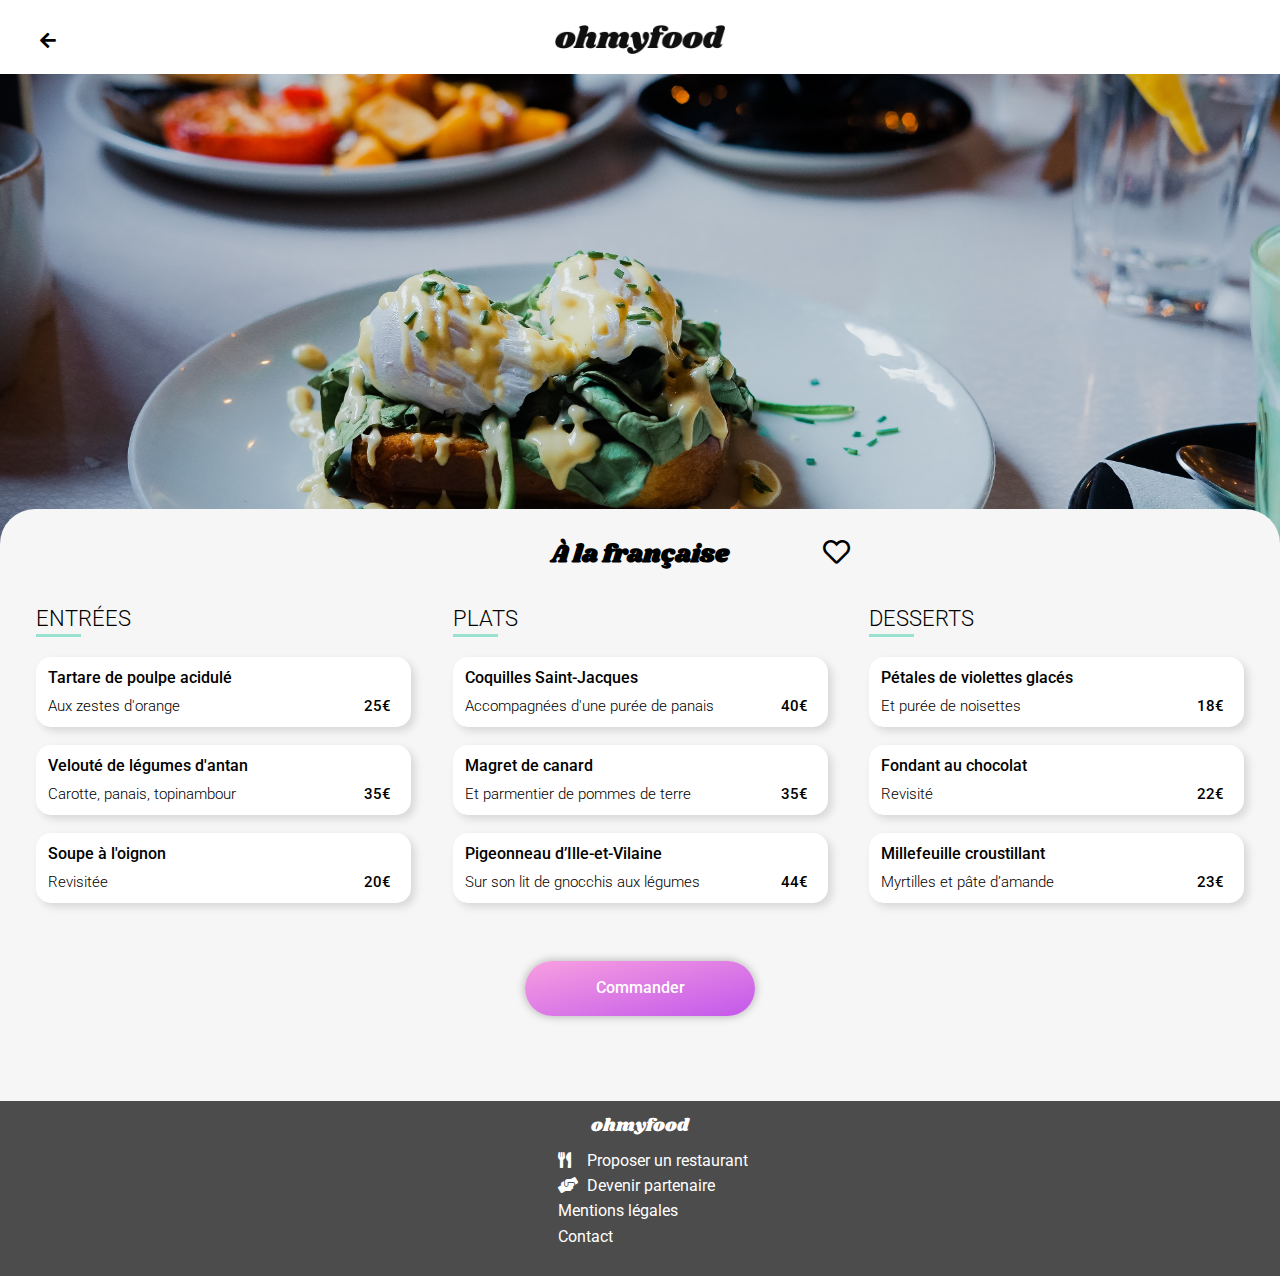
==== commit f9716a98: "Remplacement des balises <h3> par des balises <h2>" ====
--- a/a-la-francaise.html
+++ b/a-la-francaise.html
@@ -40,7 +40,7 @@
             <!-- Début des Entrées-->
             <div class="menus">    
                 <article class="submenu">
-                    <h3 class="submenu__title">Entrées</h3>
+                    <h2 class="submenu__title">Entrées</h2>
                     <div class="menuItem delay-1">
                         <div class="menuItem__legend">
                             <h4>Tartare de poulpe acidulé</h4>
@@ -78,7 +78,7 @@
 
                 <!--Débuts des Plats-->
                 <article class="submenu">
-                    <h3 class="submenu__title">Plats</h3>
+                    <h2 class="submenu__title">Plats</h2>
                     <div class="menuItem delay-4">
                         <div class="menuItem__legend">
                             <h4>Coquilles Saint-Jacques</h4>
@@ -116,7 +116,7 @@
 
                 <!--Début des Desserts-->
                 <article class="submenu">
-                    <h3 class="submenu__title">Desserts</h3>
+                    <h2 class="submenu__title">Desserts</h2>
                     <div class="menuItem delay-7">
                         <div class="menuItem__legend">
                             <h4>Pétales de violettes glacés</h4>
--- a/sass/style.css
+++ b/sass/style.css
@@ -47,10 +47,6 @@
 p {
   font-size: 16px;
   font-weight: 300;
-}
-
-.price {
-  font-weight: bold;
 }
 
 .loading-spinner {
@@ -169,7 +165,6 @@
 }
 
 header {
-  margin: 25px 0 20px 0;
   width: 100%;
   position: relative;
 }
@@ -191,8 +186,7 @@
   width: 170px;
 }
 
-.fa-arrow-left::before {
-  content: "\f060";
+header .logo .fa-arrow-left {
   position: absolute;
   left: 32px;
   height: 32px;
@@ -590,22 +584,6 @@
   text-align: center;
 }
 
-.card figure {
-  height: 252px;
-}
-
-@media screen and (min-width: 992px) {
-  .card figure {
-    height: 300px;
-  }
-}
-
-@media screen and (min-width: 1400px) {
-  .card figure {
-    height: 380px;
-  }
-}
-
 .card__image {
   -o-object-fit: cover;
      object-fit: cover;
@@ -671,7 +649,7 @@
 }
 
 .card__btn__heart--empty {
-  position: absolute;
+  position: relative;
   font-size: 27px;
   -webkit-transition: opacity 1s ease-in-out;
   transition: opacity 1s ease-in-out;
@@ -794,7 +772,7 @@
 }
 
 .menu__btn__heart--empty {
-  position: absolute;
+  position: relative;
   font-size: 27px;
   -webkit-transition: opacity 1s ease-in-out;
   transition: opacity 1s ease-in-out;
@@ -896,65 +874,15 @@
   border-radius: 15px;
   overflow: hidden;
   cursor: pointer;
-  -webkit-animation: appear 0.6s both;
-          animation: appear 0.6s both;
-}
-
-.menuItem .delay-1 {
-  -webkit-animation-delay: 0.1s;
-          animation-delay: 0.1s;
-}
-
-.menuItem .delay-2 {
-  -webkit-animation-delay: 0.2s;
-          animation-delay: 0.2s;
-}
-
-.menuItem .delay-3 {
-  -webkit-animation-delay: 0.3s;
-          animation-delay: 0.3s;
-}
-
-.menuItem .delay-4 {
-  -webkit-animation-delay: 0.4s;
-          animation-delay: 0.4s;
-}
-
-.menuItem .delay-5 {
-  -webkit-animation-delay: 0.5s;
-          animation-delay: 0.5s;
-}
-
-.menuItem .delay-6 {
-  -webkit-animation-delay: 0.6s;
-          animation-delay: 0.6s;
-}
-
-.menuItem .delay-7 {
-  -webkit-animation-delay: 0.7s;
-          animation-delay: 0.7s;
-}
-
-.menuItem .delay-8 {
-  -webkit-animation-delay: 0.8s;
-          animation-delay: 0.8s;
-}
-
-.menuItem .delay-9 {
-  -webkit-animation-delay: 0.9s;
-          animation-delay: 0.9s;
-}
-
-.menuItem .delay-10 {
-  -webkit-animation-delay: 1s;
-          animation-delay: 1s;
-}
-
-.menuItem:hover > .confirmation {
+  -webkit-animation: appear 1s both;
+          animation: appear 1s both;
+}
+
+.menuItem:hover > .menuItem__confirmation {
   margin-right: 0;
 }
 
-.menuItem:hover > .confirmation > i {
+.menuItem:hover > .menuItem__confirmation > i {
   -webkit-animation: rotate 0.6s both;
           animation: rotate 0.6s both;
 }
@@ -977,7 +905,7 @@
   font-size: 15px;
 }
 
-.menuItem .price {
+.menuItem__price {
   -ms-flex-item-align: end;
       align-self: flex-end;
   padding-bottom: 12px;
@@ -986,7 +914,7 @@
   font-size: 15px;
 }
 
-.menuItem .confirmation {
+.menuItem__confirmation {
   display: -webkit-box;
   display: -ms-flexbox;
   display: flex;
@@ -1005,7 +933,7 @@
   transition: margin-right 0.6s;
 }
 
-.menuItem .confirmation i {
+.menuItem__confirmation i {
   font-size: 20px;
   color: #ffffff;
 }
@@ -1030,6 +958,56 @@
     -webkit-transform: rotate(360deg);
             transform: rotate(360deg);
   }
+}
+
+.delay-1 {
+  -webkit-animation-delay: 0.1s;
+          animation-delay: 0.1s;
+}
+
+.delay-2 {
+  -webkit-animation-delay: 0.2s;
+          animation-delay: 0.2s;
+}
+
+.delay-3 {
+  -webkit-animation-delay: 0.3s;
+          animation-delay: 0.3s;
+}
+
+.delay-4 {
+  -webkit-animation-delay: 0.4s;
+          animation-delay: 0.4s;
+}
+
+.delay-5 {
+  -webkit-animation-delay: 0.5s;
+          animation-delay: 0.5s;
+}
+
+.delay-6 {
+  -webkit-animation-delay: 0.6s;
+          animation-delay: 0.6s;
+}
+
+.delay-7 {
+  -webkit-animation-delay: 0.7s;
+          animation-delay: 0.7s;
+}
+
+.delay-8 {
+  -webkit-animation-delay: 0.8s;
+          animation-delay: 0.8s;
+}
+
+.delay-9 {
+  -webkit-animation-delay: 0.9s;
+          animation-delay: 0.9s;
+}
+
+.delay-10 {
+  -webkit-animation-delay: 1s;
+          animation-delay: 1s;
 }
 
 @-webkit-keyframes appear {
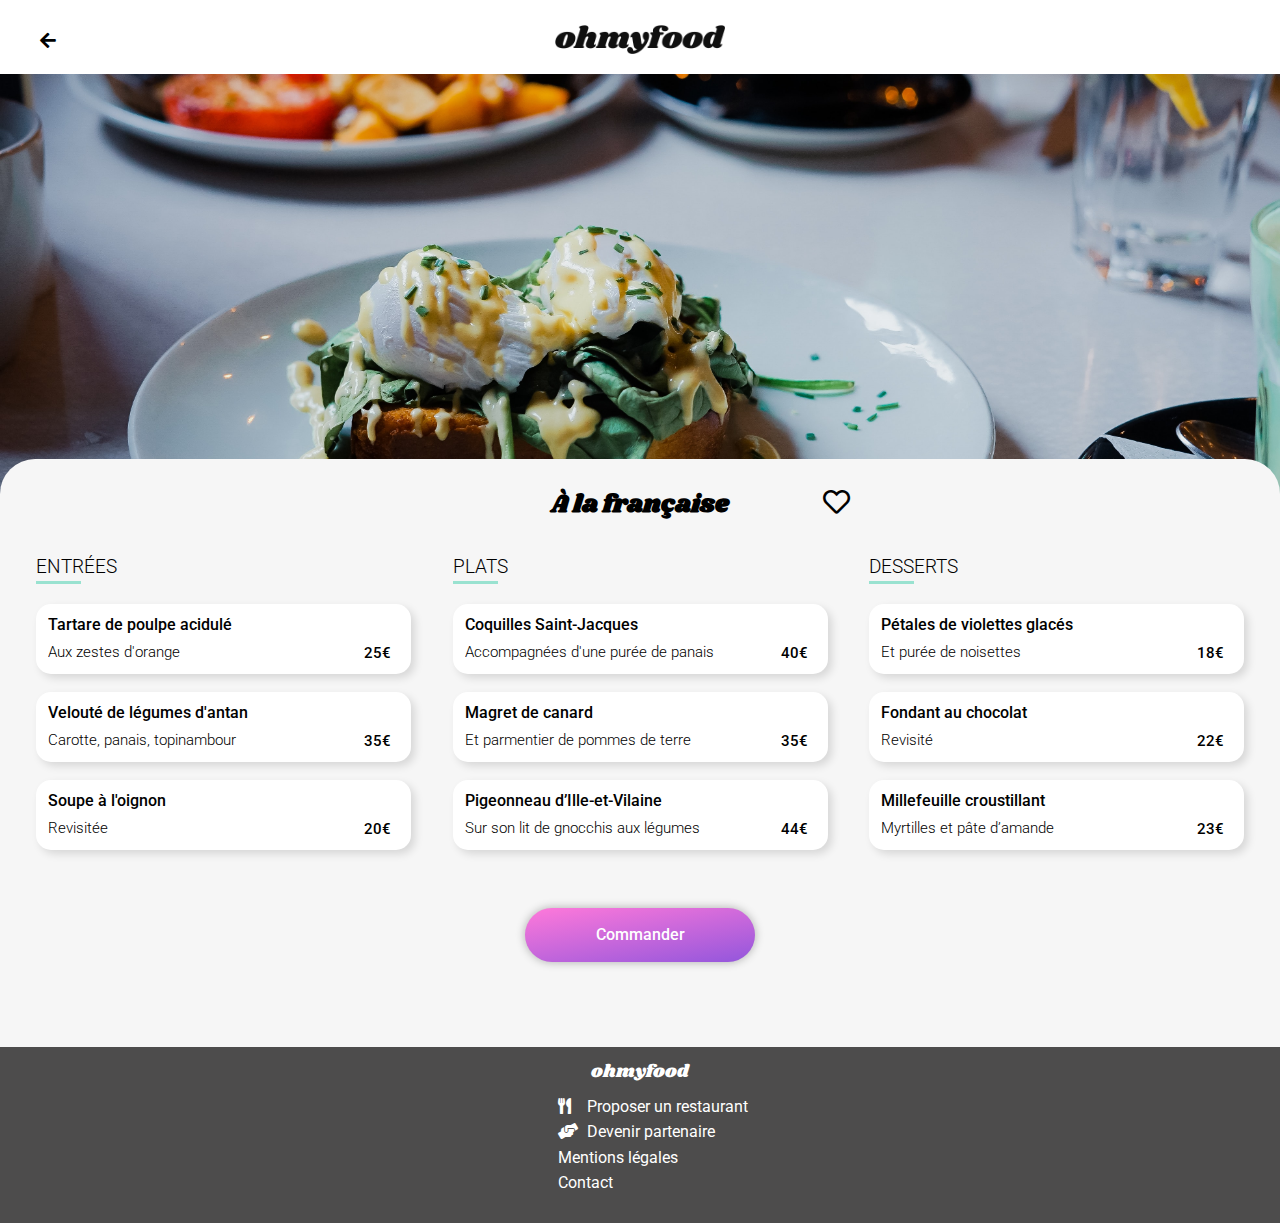
==== commit bb231a46: "Remplacement des balises <h4> par des balises <h3>" ====
--- a/a-la-francaise.html
+++ b/a-la-francaise.html
@@ -43,7 +43,7 @@
                     <h2 class="submenu__title">Entrées</h2>
                     <div class="menuItem delay-1">
                         <div class="menuItem__legend">
-                            <h4>Tartare de poulpe acidulé</h4>
+                            <h3>Tartare de poulpe acidulé</h3>
                             <p>Aux zestes d'orange</p>
                         </div> 
                         <div class="menuItem__price">25€</div>
@@ -54,7 +54,7 @@
                 
                     <div class="menuItem delay-2">
                         <div class="menuItem__legend">
-                            <h4>Velouté de légumes d'antan</h4>
+                            <h3>Velouté de légumes d'antan</h3>
                             <p>Carotte, panais, topinambour</p>
                         </div>
                         <div class="menuItem__price">35€</div>
@@ -65,7 +65,7 @@
 
                     <div class="menuItem delay-3">
                         <div class="menuItem__legend">
-                            <h4>Soupe à l'oignon</h4>
+                            <h3>Soupe à l'oignon</h3>
                             <p>Revisitée</p>
                         </div>
                         <div class="menuItem__price">20€</div>
@@ -81,7 +81,7 @@
                     <h2 class="submenu__title">Plats</h2>
                     <div class="menuItem delay-4">
                         <div class="menuItem__legend">
-                            <h4>Coquilles Saint-Jacques</h4>
+                            <h3>Coquilles Saint-Jacques</h3>
                             <p>Accompagnées d'une purée de panais</p>
                         </div>
                         <div class="menuItem__price">40€</div>
@@ -92,7 +92,7 @@
 
                     <div class="menuItem delay-5">
                         <div class="menuItem__legend">
-                            <h4>Magret de canard</h4>
+                            <h3>Magret de canard</h3>
                             <p>Et parmentier de pommes de terre</p>
                         </div>
                         <div class="menuItem__price">35€</div>
@@ -103,7 +103,7 @@
 
                     <div class="menuItem delay-6">
                         <div class="menuItem__legend">
-                            <h4>Pigeonneau d’Ille-et-Vilaine</h4>
+                            <h3>Pigeonneau d’Ille-et-Vilaine</h3>
                             <p>Sur son lit de gnocchis aux légumes</p>
                         </div>
                         <div class="menuItem__price">44€</div>
@@ -119,7 +119,7 @@
                     <h2 class="submenu__title">Desserts</h2>
                     <div class="menuItem delay-7">
                         <div class="menuItem__legend">
-                            <h4>Pétales de violettes glacés</h4>
+                            <h3>Pétales de violettes glacés</h3>
                             <p>Et purée de noisettes</p>
                         </div>
                         <div class="menuItem__price">18€</div>
@@ -130,7 +130,7 @@
 
                     <div class="menuItem delay-8">
                         <div class="menuItem__legend">
-                            <h4>Fondant au chocolat</h4>
+                            <h3>Fondant au chocolat</h3>
                             <p>Revisité</p>
                         </div>
                         <div class="menuItem__price">22€</div>
@@ -141,7 +141,7 @@
 
                     <div class="menuItem delay-9">
                         <div class="menuItem__legend">
-                            <h4>Millefeuille croustillant</h4>
+                            <h3>Millefeuille croustillant</h3>
                             <p>Myrtilles et pâte d’amande</p>
                         </div>
                         <div class="menuItem__price">23€</div>
--- a/sass/style.css
+++ b/sass/style.css
@@ -39,301 +39,14 @@
   font-weight: 500;
 }
 
-h4 {
-  font-size: 16px;
-  font-weight: 500;
-}
-
 p {
   font-size: 16px;
   font-weight: 300;
 }
 
-.loading-spinner {
-  width: 100vw;
-  height: 100vh;
-  background: #ffffff;
-  margin: auto;
-  position: fixed;
-  top: 0;
-  right: 0;
-  bottom: 0;
-  left: 0;
-  z-index: 100;
-  -webkit-animation: loading-spinner 3s linear;
-          animation: loading-spinner 3s linear;
-  visibility: hidden;
-}
-
-.loading-spinner__border {
-  display: -webkit-box;
-  display: -ms-flexbox;
-  display: flex;
-  -webkit-box-pack: center;
-      -ms-flex-pack: center;
-          justify-content: center;
-  -webkit-box-align: center;
-      -ms-flex-align: center;
-          align-items: center;
-  border: 8px solid transparent;
-  border-top: 8px solid #9356dc;
-  border-bottom: 8px solid #ff79da;
-  border-radius: 100px;
-  width: 120px;
-  height: 120px;
-  margin: auto;
-  position: fixed;
-  top: 0;
-  right: 0;
-  bottom: 0;
-  left: 0;
-  -webkit-animation: loading-spinner-border 3s linear;
-          animation: loading-spinner-border 3s linear;
-  z-index: 50;
-  visibility: hidden;
-}
-
-.loading-spinner__center {
-  background-color: #99e2d0;
-  width: 16px;
-  height: 16px;
-  border-radius: 100px;
-}
-
-@-webkit-keyframes loading-spinner {
-  0% {
-    visibility: visible;
-    opacity: 0.7;
-  }
-  70% {
-    opacity: 0.7;
-  }
-  100% {
-    opacity: 0;
-    visibility: hidden;
-  }
-}
-
-@keyframes loading-spinner {
-  0% {
-    visibility: visible;
-    opacity: 0.7;
-  }
-  70% {
-    opacity: 0.7;
-  }
-  100% {
-    opacity: 0;
-    visibility: hidden;
-  }
-}
-
-@-webkit-keyframes loading-spinner-border {
-  0% {
-    visibility: visible;
-    opacity: 1;
-    -webkit-transform: rotate(0deg);
-            transform: rotate(0deg);
-  }
-  70% {
-    opacity: 1;
-  }
-  100% {
-    -webkit-transform: rotate(360deg);
-            transform: rotate(360deg);
-    opacity: 0;
-    visibility: hidden;
-  }
-}
-
-@keyframes loading-spinner-border {
-  0% {
-    visibility: visible;
-    opacity: 1;
-    -webkit-transform: rotate(0deg);
-            transform: rotate(0deg);
-  }
-  70% {
-    opacity: 1;
-  }
-  100% {
-    -webkit-transform: rotate(360deg);
-            transform: rotate(360deg);
-    opacity: 0;
-    visibility: hidden;
-  }
-}
-
-header {
-  width: 100%;
-  position: relative;
-}
-
-header .logo {
-  display: -webkit-box;
-  display: -ms-flexbox;
-  display: flex;
-  -webkit-box-pack: center;
-      -ms-flex-pack: center;
-          justify-content: center;
-  -webkit-box-align: center;
-      -ms-flex-align: center;
-          align-items: center;
-  margin: 25px 0 20px 0;
-}
-
-header .logo img {
-  width: 170px;
-}
-
-header .logo .fa-arrow-left {
-  position: absolute;
-  left: 32px;
-  height: 32px;
-  width: 32px;
-  display: -webkit-box;
-  display: -ms-flexbox;
-  display: flex;
-  -webkit-box-pack: center;
-      -ms-flex-pack: center;
-          justify-content: center;
-  -webkit-box-align: center;
-      -ms-flex-align: center;
-          align-items: center;
-  top: 50%;
-  -webkit-transform: translateY(-50%);
-          transform: translateY(-50%);
-  font-size: 18px;
-  font-weight: bold;
-}
-
-footer {
-  background-color: #4d4c4c;
-  color: #ffffff;
-  width: 100%;
-  height: 175px;
-  height: 100%;
-  display: -webkit-box;
-  display: -ms-flexbox;
-  display: flex;
-  -webkit-box-orient: vertical;
-  -webkit-box-direction: normal;
-      -ms-flex-direction: column;
-          flex-direction: column;
-}
-
-@media screen and (min-width: 768px) {
-  footer {
-    display: -webkit-box;
-    display: -ms-flexbox;
-    display: flex;
-    -webkit-box-pack: center;
-        -ms-flex-pack: center;
-            justify-content: center;
-    -webkit-box-align: center;
-        -ms-flex-align: center;
-            align-items: center;
-  }
-}
-
-footer a {
-  color: #ffffff;
-}
-
-footer h3 {
-  font-family: "Shrikhand", "cursive";
-  font-weight: lighter;
-  color: #ffffff;
-  margin: 15px 0 15px 25px;
-}
-
-@media screen and (min-width: 768px) {
-  footer h3 {
-    margin-left: 0;
-  }
-}
-
-footer ul {
-  font-size: 16px;
-}
-
-footer ul li {
-  margin-bottom: 7px;
-  margin-left: 25px;
-}
-
-footer ul li:last-child {
-  margin-bottom: 30px;
-}
-
-footer ul .fas {
-  color: #ffffff;
-  width: 15px;
-  padding-left: 0;
-  padding-right: 25px;
-}
-
-/**** Localisation ****/
-.location {
-  display: -webkit-box;
-  display: -ms-flexbox;
-  display: flex;
-  -webkit-box-pack: center;
-      -ms-flex-pack: center;
-          justify-content: center;
-  -webkit-box-align: center;
-      -ms-flex-align: center;
-          align-items: center;
-  background-color: #eaeaea;
-  -webkit-box-shadow: inset 0 7px 9px -7px rgba(0, 0, 0, 0.3);
-          box-shadow: inset 0 7px 9px -7px rgba(0, 0, 0, 0.3);
-  height: 50px;
-  margin-left: -22px;
-}
-
-.location i {
-  margin-right: 15px;
-}
-
-.location__city {
-  margin: 15px 0;
-  text-align: center;
-  font-weight: 500;
-}
-
-.presentation {
-  background-color: #f3f3f3;
-  display: -webkit-box;
-  display: -ms-flexbox;
-  display: flex;
-  -webkit-box-pack: center;
-      -ms-flex-pack: center;
-          justify-content: center;
-  -webkit-box-align: center;
-      -ms-flex-align: center;
-          align-items: center;
-  -webkit-box-orient: vertical;
-  -webkit-box-direction: normal;
-      -ms-flex-direction: column;
-          flex-direction: column;
-  padding: 40px;
-}
-
-.presentation__title {
-  text-align: center;
-  padding: 0 10px;
-}
-
-.presentation__text {
-  text-align: center;
-  margin: 15px 0 25px 0;
-  font-weight: 100;
-}
-
 .presentation__button {
   opacity: 1;
-  background: -webkit-gradient(linear, left top, right bottom, from(#f89fe0), to(#c358eb));
-  background: linear-gradient(to bottom right, #f89fe0, #c358eb);
+  background-image: linear-gradient(350deg, #99e2d0 0%, #9356dc 0%, #ff79da 100%);
   outline: none;
   border: none;
   border-radius: 100px;
@@ -356,101 +69,8 @@
   cursor: pointer;
 }
 
-/**** Section Fonctionnement ****/
-.process {
-  width: 100%;
-}
-
-.process__title {
-  margin: 50px 0 20px 20px;
-}
-
-@media screen and (min-width: 768px) {
-  .process__title {
-    text-align: center;
-  }
-}
-
-.process__steps {
-  margin: 0 25px;
-  display: -webkit-box;
-  display: -ms-flexbox;
-  display: flex;
-  -webkit-box-orient: vertical;
-  -webkit-box-direction: normal;
-      -ms-flex-direction: column;
-          flex-direction: column;
-}
-
-@media screen and (min-width: 768px) {
-  .process__steps {
-    -webkit-box-orient: horizontal;
-    -webkit-box-direction: normal;
-        -ms-flex-direction: row;
-            flex-direction: row;
-    -ms-flex-wrap: wrap;
-        flex-wrap: wrap;
-    -ms-flex-pack: distribute;
-        justify-content: space-around;
-  }
-}
-
-@media screen and (min-width: 992px) {
-  .process__steps {
-    -webkit-box-pack: justify;
-        -ms-flex-pack: justify;
-            justify-content: space-between;
-  }
-}
-
-.process__step {
-  width: 375px;
-  width: 100%;
-  height: 70px;
-  -webkit-box-shadow: 4px 4px 8px rgba(0, 0, 0, 0.125);
-          box-shadow: 4px 4px 8px rgba(0, 0, 0, 0.125);
-  -webkit-box-orient: horizontal;
-  -webkit-box-direction: normal;
-      -ms-flex-direction: row;
-          flex-direction: row;
-  -webkit-box-pack: start;
-      -ms-flex-pack: start;
-          justify-content: flex-start;
-  -webkit-box-align: center;
-      -ms-flex-align: center;
-          align-items: center;
-  margin-left: 6px;
-  margin-bottom: 25px;
-  border-radius: 20px;
-  background: #f6f6f6;
-  position: relative;
-  -webkit-transition: background-color 0.3s ease-in-out;
-  transition: background-color 0.3s ease-in-out;
-}
-
-@media screen and (min-width: 768px) {
-  .process__step {
-    width: 45%;
-    margin: 30px 0;
-  }
-}
-
-@media screen and (min-width: 992px) {
-  .process__step {
-    width: 30%;
-  }
-}
-
-.process__step:hover {
-  background-color: #faf5ff;
-  cursor: pointer;
-}
-
-.process__step:hover > .process__icon {
-  color: #9356dc;
-}
-
-.process__number {
+.orderMeal {
+  width: 100%;
   display: -webkit-box;
   display: -ms-flexbox;
   display: flex;
@@ -460,600 +80,11 @@
   -webkit-box-align: center;
       -ms-flex-align: center;
           align-items: center;
-  background: #9356dc;
-  color: #ffffff;
-  border-radius: 100px;
-  border: 1px solid #9356dc;
-  font-size: 14px;
-  width: 22px;
-  height: 22px;
-  position: absolute;
-  left: -12px;
-  top: 50%;
-  -webkit-transform: translateY(-50%);
-          transform: translateY(-50%);
-}
-
-.process__icon {
-  margin: 27px 35px 0 35px;
-  color: #696969;
-  font-size: 16px;
-  -webkit-transition: color 0.3s ease-in-out;
-  transition: color 0.3s ease-in-out;
-}
-
-.process__text {
-  font-weight: 500;
-  text-align: center;
-  margin-top: -18px;
-}
-
-/**** Section Restaurants ****/
-.restaurants {
-  background-color: #f6f6f6;
-  margin-top: 40px;
-  display: -webkit-box;
-  display: -ms-flexbox;
-  display: flex;
-  -webkit-box-orient: vertical;
-  -webkit-box-direction: normal;
-      -ms-flex-direction: column;
-          flex-direction: column;
-  width: 100%;
-}
-
-.restaurants__title {
-  margin: 50px 0 15px 20px;
-}
-
-@media screen and (min-width: 768px) {
-  .restaurants__title {
-    text-align: center;
-  }
-}
-
-.restaurants__cards {
-  display: -webkit-box;
-  display: -ms-flexbox;
-  display: flex;
-  -webkit-box-orient: horizontal;
-  -webkit-box-direction: normal;
-      -ms-flex-direction: row;
-          flex-direction: row;
-  -ms-flex-wrap: wrap;
-      flex-wrap: wrap;
-  -webkit-box-pack: space-evenly;
-      -ms-flex-pack: space-evenly;
-          justify-content: space-evenly;
-  width: 100%;
-}
-
-.card {
-  width: 335px;
-  width: 100%;
-  height: 252px;
-  border-radius: 16px;
-  background-color: #ffffff;
-  -webkit-box-shadow: 4px 4px 8px rgba(0, 0, 0, 0.125);
-          box-shadow: 4px 4px 8px rgba(0, 0, 0, 0.125);
-  margin: 14px 20px;
-  position: relative;
-  -webkit-transition: -webkit-transform 0.3s ease-in-out;
-  transition: -webkit-transform 0.3s ease-in-out;
-  transition: transform 0.3s ease-in-out;
-  transition: transform 0.3s ease-in-out, -webkit-transform 0.3s ease-in-out;
-}
-
-.card:hover {
-  -webkit-transform: scale(1.02);
-          transform: scale(1.02);
-}
-
-@media screen and (min-width: 768px) {
-  .card {
-    width: 44%;
-    margin-bottom: 30px;
-  }
-}
-
-@media screen and (min-width: 992px) {
-  .card {
-    height: 300px;
-  }
-}
-
-@media screen and (min-width: 1400px) {
-  .card {
-    height: 380px;
-  }
-}
-
-.card__btn-new {
-  color: #008766;
-  background: #99e2d0;
-  padding: 5px;
-  border-radius: 2px;
-  position: absolute;
-  right: 3%;
-  top: 5%;
-  font-weight: 400;
-  font-size: 14px;
-  width: 68px;
-  max-width: 68px;
-  width: 100%;
-  text-align: center;
-}
-
-.card__image {
-  -o-object-fit: cover;
-     object-fit: cover;
-  border-top-left-radius: 16px;
-  border-top-right-radius: 16px;
-  width: 100%;
-  height: 100%;
-  max-height: 188px;
-}
-
-@media screen and (min-width: 992px) {
-  .card__image {
-    max-height: 230px;
-  }
-}
-
-@media screen and (min-width: 1400px) {
-  .card__image {
-    max-height: 315px;
-  }
-}
-
-.card__legend {
-  display: -webkit-box;
-  display: -ms-flexbox;
-  display: flex;
-  -webkit-box-orient: vertical;
-  -webkit-box-direction: normal;
-      -ms-flex-direction: column;
-          flex-direction: column;
-  -webkit-box-pack: justify;
-      -ms-flex-pack: justify;
-          justify-content: space-between;
-  margin-left: 5%;
-  margin-top: 7px;
-  position: relative;
-}
-
-.card__title {
-  font-weight: 500;
-  margin-bottom: 5px;
-}
-
-.card:last-child {
-  margin-bottom: 65px;
-}
-
-.card__btn__heart {
-  position: absolute;
-  top: 7px;
-  left: 86%;
-  display: -webkit-box;
-  display: -ms-flexbox;
-  display: flex;
-  -webkit-box-pack: center;
-      -ms-flex-pack: center;
-          justify-content: center;
-  -webkit-box-align: center;
-      -ms-flex-align: center;
-          align-items: center;
-  height: 26px;
-  width: 26px;
-}
-
-.card__btn__heart--empty {
-  position: relative;
-  font-size: 27px;
-  -webkit-transition: opacity 1s ease-in-out;
-  transition: opacity 1s ease-in-out;
-}
-
-.card__btn__heart--animated {
-  position: absolute;
-  font-size: 27px;
-  opacity: 0;
-  background: -webkit-gradient(linear, left top, right bottom, from(#f89fe0), to(#c358eb));
-  background: linear-gradient(to bottom right, #f89fe0, #c358eb);
-  -webkit-background-clip: text;
-  background-clip: text;
-  -webkit-text-fill-color: transparent;
-  -webkit-transition: opacity 1s ease-in-out;
-  transition: opacity 1s ease-in-out;
-}
-
-.card__btn__heart:hover {
-  cursor: pointer;
-}
-
-.card__btn__heart:hover > .card__btn__heart--empty {
-  opacity: 0;
-}
-
-.card__btn__heart:hover > .card__btn__heart--animated {
-  opacity: 1;
-}
-
-/**** Image ****/
-.hero__img {
-  width: 100%;
-}
-
-.hero__img img {
-  width: 100%;
-  max-width: 100%;
-  height: 100%;
-  max-height: 250px;
-  -o-object-fit: cover;
-     object-fit: cover;
-}
-
-@media screen and (min-width: 768px) {
-  .hero__img img {
-    max-height: 350px;
-  }
-}
-
-@media screen and (min-width: 992px) {
-  .hero__img img {
-    max-height: 500px;
-  }
-}
-
-/**** Section menu ****/
-.menu {
-  position: relative;
-  padding: 15px;
-  margin: 0 auto;
-  background-color: #f6f6f6;
-  border-top-left-radius: 35px;
-  border-top-right-radius: 35px;
-  margin-top: -70px;
-  z-index: 1;
-}
-
-.menu__heading {
-  display: -webkit-box;
-  display: -ms-flexbox;
-  display: flex;
-  -webkit-box-orient: horizontal;
-  -webkit-box-direction: normal;
-      -ms-flex-direction: row;
-          flex-direction: row;
-  -webkit-box-align: center;
-      -ms-flex-align: center;
-          align-items: center;
-  -webkit-box-pack: justify;
-      -ms-flex-pack: justify;
-          justify-content: space-between;
-}
-
-@media screen and (min-width: 768px) {
-  .menu__heading {
-    -ms-flex-pack: distribute;
-        justify-content: space-around;
-  }
-}
-
-.menu__btn__heart {
-  height: 26px;
-  width: 26px;
-  position: absolute;
-  top: 30px;
-  left: 86%;
-  display: -webkit-box;
-  display: -ms-flexbox;
-  display: flex;
-  -webkit-box-pack: center;
-      -ms-flex-pack: center;
-          justify-content: center;
-  -webkit-box-align: center;
-      -ms-flex-align: center;
-          align-items: center;
-}
-
-@media screen and (min-width: 768px) {
-  .menu__btn__heart {
-    left: 68%;
-    margin-left: 30px;
-  }
-}
-
-@media screen and (min-width: 992px) {
-  .menu__btn__heart {
-    left: 62%;
-  }
-}
-
-.menu__btn__heart--empty {
-  position: relative;
-  font-size: 27px;
-  -webkit-transition: opacity 1s ease-in-out;
-  transition: opacity 1s ease-in-out;
-}
-
-.menu__btn__heart--animated {
-  position: absolute;
-  font-size: 27px;
-  opacity: 0;
-  background: -webkit-gradient(linear, left top, right bottom, from(#f89fe0), to(#c358eb));
-  background: linear-gradient(to bottom right, #f89fe0, #c358eb);
-  -webkit-background-clip: text;
-  background-clip: text;
-  -webkit-text-fill-color: transparent;
-  -webkit-transition: opacity 1s ease-in-out;
-  transition: opacity 1s ease-in-out;
-}
-
-.menu__btn__heart:hover {
-  cursor: pointer;
-}
-
-.menu__btn__heart:hover > .menu__btn__heart--empty {
-  opacity: 0;
-}
-
-.menu__btn__heart:hover > .menu__btn__heart--animated {
-  opacity: 1;
-}
-
-.menus {
-  display: -webkit-box;
-  display: -ms-flexbox;
-  display: flex;
-  -webkit-box-orient: vertical;
-  -webkit-box-direction: normal;
-      -ms-flex-direction: column;
-          flex-direction: column;
-  gap: 20px;
-  -webkit-box-pack: space-evenly;
-      -ms-flex-pack: space-evenly;
-          justify-content: space-evenly;
-  margin-top: 20px;
-}
-
-@media screen and (min-width: 768px) {
-  .menus {
-    -webkit-box-orient: horizontal;
-    -webkit-box-direction: normal;
-        -ms-flex-direction: row;
-            flex-direction: row;
-    -ms-flex-wrap: wrap;
-        flex-wrap: wrap;
-  }
-}
-
-.submenu {
-  width: 100%;
-}
-
-@media screen and (min-width: 768px) {
-  .submenu {
-    width: 45%;
-  }
-}
-
-@media screen and (min-width: 992px) {
-  .submenu {
-    width: 30%;
-  }
-}
-
-.submenu__title {
-  margin-bottom: 20px;
-  text-transform: uppercase;
-  font-weight: 300;
-}
-
-.submenu__title::after {
-  content: "";
-  display: block;
-  width: 45px;
-  height: 3px;
-  margin-top: 3px;
-  background-color: #99e2d0;
-}
-
-.menuItem {
-  width: 100%;
-  height: 70px;
-  display: -webkit-box;
-  display: -ms-flexbox;
-  display: flex;
-  position: relative;
-  margin: 18px 0;
-  background-color: #ffffff;
-  -webkit-box-shadow: 4px 4px 8px rgba(0, 0, 0, 0.125);
-          box-shadow: 4px 4px 8px rgba(0, 0, 0, 0.125);
-  border-radius: 15px;
-  overflow: hidden;
-  cursor: pointer;
-  -webkit-animation: appear 1s both;
-          animation: appear 1s both;
-}
-
-.menuItem:hover > .menuItem__confirmation {
-  margin-right: 0;
-}
-
-.menuItem:hover > .menuItem__confirmation > i {
-  -webkit-animation: rotate 0.6s both;
-          animation: rotate 0.6s both;
-}
-
-.menuItem__legend {
-  width: 100%;
-  padding: 12px;
-  overflow: hidden;
-}
-
-.menuItem h4,
-.menuItem p {
-  white-space: nowrap;
-  overflow: hidden;
-  text-overflow: ellipsis;
-}
-
-.menuItem p {
-  margin-top: 10px;
-  font-size: 15px;
-}
-
-.menuItem__price {
-  -ms-flex-item-align: end;
-      align-self: flex-end;
-  padding-bottom: 12px;
-  padding-right: 20px;
-  font-weight: 500;
-  font-size: 15px;
-}
-
-.menuItem__confirmation {
-  display: -webkit-box;
-  display: -ms-flexbox;
-  display: flex;
-  -webkit-box-pack: center;
-      -ms-flex-pack: center;
-          justify-content: center;
-  -webkit-box-align: center;
-      -ms-flex-align: center;
-          align-items: center;
-  padding: 10px 20px;
-  margin-right: -60px;
-  border-top-right-radius: 15px;
-  border-bottom-right-radius: 15px;
-  background-color: #99e2d0;
-  -webkit-transition: margin-right 0.6s;
-  transition: margin-right 0.6s;
-}
-
-.menuItem__confirmation i {
-  font-size: 20px;
-  color: #ffffff;
-}
-
-@-webkit-keyframes rotate {
-  from {
-    -webkit-transform: rotate(0);
-            transform: rotate(0);
-  }
-  to {
-    -webkit-transform: rotate(360deg);
-            transform: rotate(360deg);
-  }
-}
-
-@keyframes rotate {
-  from {
-    -webkit-transform: rotate(0);
-            transform: rotate(0);
-  }
-  to {
-    -webkit-transform: rotate(360deg);
-            transform: rotate(360deg);
-  }
-}
-
-.delay-1 {
-  -webkit-animation-delay: 0.1s;
-          animation-delay: 0.1s;
-}
-
-.delay-2 {
-  -webkit-animation-delay: 0.2s;
-          animation-delay: 0.2s;
-}
-
-.delay-3 {
-  -webkit-animation-delay: 0.3s;
-          animation-delay: 0.3s;
-}
-
-.delay-4 {
-  -webkit-animation-delay: 0.4s;
-          animation-delay: 0.4s;
-}
-
-.delay-5 {
-  -webkit-animation-delay: 0.5s;
-          animation-delay: 0.5s;
-}
-
-.delay-6 {
-  -webkit-animation-delay: 0.6s;
-          animation-delay: 0.6s;
-}
-
-.delay-7 {
-  -webkit-animation-delay: 0.7s;
-          animation-delay: 0.7s;
-}
-
-.delay-8 {
-  -webkit-animation-delay: 0.8s;
-          animation-delay: 0.8s;
-}
-
-.delay-9 {
-  -webkit-animation-delay: 0.9s;
-          animation-delay: 0.9s;
-}
-
-.delay-10 {
-  -webkit-animation-delay: 1s;
-          animation-delay: 1s;
-}
-
-@-webkit-keyframes appear {
-  from {
-    opacity: 0;
-    -webkit-transform: translateY(50%);
-            transform: translateY(50%);
-  }
-  to {
-    opacity: 1;
-    -webkit-transform: translateY(0);
-            transform: translateY(0);
-  }
-}
-
-@keyframes appear {
-  from {
-    opacity: 0;
-    -webkit-transform: translateY(50%);
-            transform: translateY(50%);
-  }
-  to {
-    opacity: 1;
-    -webkit-transform: translateY(0);
-            transform: translateY(0);
-  }
-}
-
-/**** Bouton Commander ****/
-.orderMeal {
-  width: 100%;
-  display: -webkit-box;
-  display: -ms-flexbox;
-  display: flex;
-  -webkit-box-pack: center;
-      -ms-flex-pack: center;
-          justify-content: center;
-  -webkit-box-align: center;
-      -ms-flex-align: center;
-          align-items: center;
 }
 
 .orderMeal__btn {
   opacity: 1;
-  background: -webkit-gradient(linear, left top, right bottom, from(#f89fe0), to(#c358eb));
-  background: linear-gradient(to bottom right, #f89fe0, #c358eb);
+  background-image: linear-gradient(350deg, #99e2d0 0%, #9356dc 0%, #ff79da 100%);
   outline: none;
   border: none;
   border-radius: 100px;
@@ -1077,4 +108,983 @@
           box-shadow: 0 0 10px 0 rgba(0, 0, 0, 0.6);
   cursor: pointer;
 }
+
+.loading-spinner {
+  width: 100vw;
+  height: 100vh;
+  background: #ffffff;
+  margin: auto;
+  position: fixed;
+  top: 0;
+  right: 0;
+  bottom: 0;
+  left: 0;
+  z-index: 100;
+  -webkit-animation: display-loader 3s linear;
+          animation: display-loader 3s linear;
+  visibility: hidden;
+}
+
+.loading-spinner__border {
+  display: -webkit-box;
+  display: -ms-flexbox;
+  display: flex;
+  -webkit-box-pack: center;
+      -ms-flex-pack: center;
+          justify-content: center;
+  -webkit-box-align: center;
+      -ms-flex-align: center;
+          align-items: center;
+  border: 8px solid transparent;
+  border-top: 8px solid #9356dc;
+  border-bottom: 8px solid #ff79da;
+  border-radius: 100px;
+  width: 120px;
+  height: 120px;
+  margin: auto;
+  position: fixed;
+  top: 0;
+  right: 0;
+  bottom: 0;
+  left: 0;
+  -webkit-animation: loading-spinner 3s linear;
+          animation: loading-spinner 3s linear;
+  z-index: 50;
+  visibility: hidden;
+}
+
+.loading-spinner__center {
+  background-color: #99e2d0;
+  width: 16px;
+  height: 16px;
+  border-radius: 100px;
+}
+
+@-webkit-keyframes display-loader {
+  0% {
+    visibility: visible;
+    opacity: 0.7;
+  }
+  70% {
+    opacity: 0.7;
+  }
+  100% {
+    opacity: 0;
+    visibility: hidden;
+  }
+}
+
+@keyframes display-loader {
+  0% {
+    visibility: visible;
+    opacity: 0.7;
+  }
+  70% {
+    opacity: 0.7;
+  }
+  100% {
+    opacity: 0;
+    visibility: hidden;
+  }
+}
+
+@-webkit-keyframes loading-spinner {
+  0% {
+    visibility: visible;
+    opacity: 1;
+    -webkit-transform: rotate(0deg);
+            transform: rotate(0deg);
+  }
+  70% {
+    opacity: 1;
+  }
+  100% {
+    -webkit-transform: rotate(360deg);
+            transform: rotate(360deg);
+    opacity: 0;
+    visibility: hidden;
+  }
+}
+
+@keyframes loading-spinner {
+  0% {
+    visibility: visible;
+    opacity: 1;
+    -webkit-transform: rotate(0deg);
+            transform: rotate(0deg);
+  }
+  70% {
+    opacity: 1;
+  }
+  100% {
+    -webkit-transform: rotate(360deg);
+            transform: rotate(360deg);
+    opacity: 0;
+    visibility: hidden;
+  }
+}
+
+header {
+  width: 100%;
+  position: relative;
+}
+
+header .logo {
+  display: -webkit-box;
+  display: -ms-flexbox;
+  display: flex;
+  -webkit-box-pack: center;
+      -ms-flex-pack: center;
+          justify-content: center;
+  -webkit-box-align: center;
+      -ms-flex-align: center;
+          align-items: center;
+  margin: 25px 0 20px 0;
+}
+
+header .logo img {
+  width: 170px;
+}
+
+header .logo .fa-arrow-left {
+  position: absolute;
+  left: 32px;
+  height: 32px;
+  width: 32px;
+  display: -webkit-box;
+  display: -ms-flexbox;
+  display: flex;
+  -webkit-box-pack: center;
+      -ms-flex-pack: center;
+          justify-content: center;
+  -webkit-box-align: center;
+      -ms-flex-align: center;
+          align-items: center;
+  top: 50%;
+  -webkit-transform: translateY(-50%);
+          transform: translateY(-50%);
+  font-size: 18px;
+  font-weight: bold;
+}
+
+footer {
+  background-color: #4d4c4c;
+  color: #ffffff;
+  width: 100%;
+  height: 175px;
+  height: 100%;
+  display: -webkit-box;
+  display: -ms-flexbox;
+  display: flex;
+  -webkit-box-orient: vertical;
+  -webkit-box-direction: normal;
+      -ms-flex-direction: column;
+          flex-direction: column;
+}
+
+@media screen and (min-width: 768px) {
+  footer {
+    display: -webkit-box;
+    display: -ms-flexbox;
+    display: flex;
+    -webkit-box-pack: center;
+        -ms-flex-pack: center;
+            justify-content: center;
+    -webkit-box-align: center;
+        -ms-flex-align: center;
+            align-items: center;
+  }
+}
+
+footer a {
+  color: #ffffff;
+}
+
+footer h3 {
+  font-family: "Shrikhand", "cursive";
+  font-weight: lighter;
+  color: #ffffff;
+  margin: 15px 0 15px 25px;
+}
+
+@media screen and (min-width: 768px) {
+  footer h3 {
+    margin-left: 0;
+  }
+}
+
+footer ul {
+  font-size: 16px;
+}
+
+footer ul li {
+  margin-bottom: 7px;
+  margin-left: 25px;
+}
+
+footer ul li:last-child {
+  margin-bottom: 30px;
+}
+
+footer ul .fas {
+  color: #ffffff;
+  width: 15px;
+  padding-left: 0;
+  padding-right: 25px;
+}
+
+/**** Localisation ****/
+.location {
+  display: -webkit-box;
+  display: -ms-flexbox;
+  display: flex;
+  -webkit-box-pack: center;
+      -ms-flex-pack: center;
+          justify-content: center;
+  -webkit-box-align: center;
+      -ms-flex-align: center;
+          align-items: center;
+  background-color: #eaeaea;
+  -webkit-box-shadow: inset 0 7px 9px -7px rgba(0, 0, 0, 0.3);
+          box-shadow: inset 0 7px 9px -7px rgba(0, 0, 0, 0.3);
+  height: 50px;
+  margin-left: -22px;
+}
+
+.location i {
+  margin-right: 15px;
+}
+
+.location__city {
+  margin: 15px 0;
+  text-align: center;
+  font-weight: 500;
+}
+
+.presentation {
+  background-color: #f3f3f3;
+  display: -webkit-box;
+  display: -ms-flexbox;
+  display: flex;
+  -webkit-box-pack: center;
+      -ms-flex-pack: center;
+          justify-content: center;
+  -webkit-box-align: center;
+      -ms-flex-align: center;
+          align-items: center;
+  -webkit-box-orient: vertical;
+  -webkit-box-direction: normal;
+      -ms-flex-direction: column;
+          flex-direction: column;
+  padding: 40px;
+}
+
+.presentation__title {
+  text-align: center;
+  font-size: 21px;
+  font-family: "Roboto", sans-serif;
+  padding: 0 17px;
+}
+
+.presentation__text {
+  text-align: center;
+  margin: 15px 0 25px 0;
+  font-weight: 100;
+}
+
+/**** Section Fonctionnement ****/
+.process {
+  width: 100%;
+}
+
+.process__title {
+  margin: 50px 0 20px 20px;
+}
+
+@media screen and (min-width: 768px) {
+  .process__title {
+    text-align: center;
+  }
+}
+
+.process__steps {
+  margin: 0 25px;
+  display: -webkit-box;
+  display: -ms-flexbox;
+  display: flex;
+  -webkit-box-orient: vertical;
+  -webkit-box-direction: normal;
+      -ms-flex-direction: column;
+          flex-direction: column;
+}
+
+@media screen and (min-width: 768px) {
+  .process__steps {
+    -webkit-box-orient: horizontal;
+    -webkit-box-direction: normal;
+        -ms-flex-direction: row;
+            flex-direction: row;
+    -ms-flex-wrap: wrap;
+        flex-wrap: wrap;
+    -ms-flex-pack: distribute;
+        justify-content: space-around;
+  }
+}
+
+@media screen and (min-width: 992px) {
+  .process__steps {
+    -webkit-box-pack: justify;
+        -ms-flex-pack: justify;
+            justify-content: space-between;
+  }
+}
+
+.process__step {
+  width: 375px;
+  width: 100%;
+  height: 70px;
+  -webkit-box-shadow: 4px 4px 8px rgba(0, 0, 0, 0.125);
+          box-shadow: 4px 4px 8px rgba(0, 0, 0, 0.125);
+  -webkit-box-orient: horizontal;
+  -webkit-box-direction: normal;
+      -ms-flex-direction: row;
+          flex-direction: row;
+  -webkit-box-pack: start;
+      -ms-flex-pack: start;
+          justify-content: flex-start;
+  -webkit-box-align: center;
+      -ms-flex-align: center;
+          align-items: center;
+  margin-left: 6px;
+  margin-bottom: 25px;
+  border-radius: 20px;
+  background: #f6f6f6;
+  position: relative;
+  -webkit-transition: background-color 0.3s ease-in-out;
+  transition: background-color 0.3s ease-in-out;
+}
+
+@media screen and (min-width: 768px) {
+  .process__step {
+    width: 45%;
+    margin: 30px 0;
+  }
+}
+
+@media screen and (min-width: 992px) {
+  .process__step {
+    width: 30%;
+  }
+}
+
+.process__step:hover {
+  background-color: #faf5ff;
+  cursor: pointer;
+}
+
+.process__step:hover > .process__icon {
+  color: #9356dc;
+}
+
+.process__number {
+  display: -webkit-box;
+  display: -ms-flexbox;
+  display: flex;
+  -webkit-box-pack: center;
+      -ms-flex-pack: center;
+          justify-content: center;
+  -webkit-box-align: center;
+      -ms-flex-align: center;
+          align-items: center;
+  background: #9356dc;
+  color: #ffffff;
+  border-radius: 100px;
+  border: 1px solid #9356dc;
+  font-size: 14px;
+  width: 22px;
+  height: 22px;
+  position: absolute;
+  left: -11px;
+  top: 50%;
+  -webkit-transform: translateY(-50%);
+          transform: translateY(-50%);
+}
+
+.process__icon {
+  padding: 27px 35px 0 35px;
+  color: #696969;
+  font-size: 16px;
+  -webkit-transition: color 0.3s ease-in-out;
+  transition: color 0.3s ease-in-out;
+}
+
+@media screen and (min-width: 992px) {
+  .process__icon {
+    padding: 27px 30px 0 30px;
+  }
+}
+
+.process__text {
+  font-weight: 500;
+  text-align: center;
+  margin-top: -18px;
+}
+
+/**** Section Restaurants ****/
+.restaurants {
+  background-color: #f6f6f6;
+  margin-top: 40px;
+  display: -webkit-box;
+  display: -ms-flexbox;
+  display: flex;
+  -webkit-box-orient: vertical;
+  -webkit-box-direction: normal;
+      -ms-flex-direction: column;
+          flex-direction: column;
+  width: 100%;
+}
+
+.restaurants__title {
+  margin: 50px 0 15px 20px;
+}
+
+@media screen and (min-width: 768px) {
+  .restaurants__title {
+    text-align: center;
+  }
+}
+
+.restaurants__cards {
+  display: -webkit-box;
+  display: -ms-flexbox;
+  display: flex;
+  -webkit-box-orient: horizontal;
+  -webkit-box-direction: normal;
+      -ms-flex-direction: row;
+          flex-direction: row;
+  -ms-flex-wrap: wrap;
+      flex-wrap: wrap;
+  -webkit-box-pack: space-evenly;
+      -ms-flex-pack: space-evenly;
+          justify-content: space-evenly;
+  width: 100%;
+}
+
+.card {
+  width: 335px;
+  width: 100%;
+  height: 252px;
+  border-radius: 16px;
+  background-color: #ffffff;
+  -webkit-box-shadow: 4px 4px 8px rgba(0, 0, 0, 0.125);
+          box-shadow: 4px 4px 8px rgba(0, 0, 0, 0.125);
+  margin: 14px 20px;
+  position: relative;
+  -webkit-transition: -webkit-transform 0.3s ease-in-out;
+  transition: -webkit-transform 0.3s ease-in-out;
+  transition: transform 0.3s ease-in-out;
+  transition: transform 0.3s ease-in-out, -webkit-transform 0.3s ease-in-out;
+}
+
+.card:hover {
+  -webkit-transform: scale(1.02);
+          transform: scale(1.02);
+}
+
+@media screen and (min-width: 768px) {
+  .card {
+    width: 44%;
+    margin-bottom: 30px;
+  }
+}
+
+@media screen and (min-width: 992px) {
+  .card {
+    height: 300px;
+  }
+}
+
+@media screen and (min-width: 1400px) {
+  .card {
+    height: 380px;
+  }
+}
+
+.card__btn-new {
+  color: #008766;
+  background: #99e2d0;
+  padding: 5px;
+  border-radius: 2px;
+  position: absolute;
+  right: 3%;
+  top: 5%;
+  font-weight: 400;
+  font-size: 14px;
+  width: 68px;
+  max-width: 68px;
+  width: 100%;
+  text-align: center;
+}
+
+.card__image {
+  -o-object-fit: cover;
+     object-fit: cover;
+  border-top-left-radius: 16px;
+  border-top-right-radius: 16px;
+  width: 100%;
+  height: 100%;
+  max-height: 188px;
+}
+
+@media screen and (min-width: 992px) {
+  .card__image {
+    max-height: 230px;
+  }
+}
+
+@media screen and (min-width: 1400px) {
+  .card__image {
+    max-height: 315px;
+  }
+}
+
+.card__legend {
+  display: -webkit-box;
+  display: -ms-flexbox;
+  display: flex;
+  -webkit-box-orient: vertical;
+  -webkit-box-direction: normal;
+      -ms-flex-direction: column;
+          flex-direction: column;
+  -webkit-box-pack: justify;
+      -ms-flex-pack: justify;
+          justify-content: space-between;
+  margin-left: 5%;
+  margin-top: 7px;
+  position: relative;
+}
+
+.card__title {
+  font-weight: 500;
+  margin-bottom: 5px;
+}
+
+.card:last-child {
+  margin-bottom: 65px;
+}
+
+.card__btn__heart {
+  position: absolute;
+  top: 7px;
+  left: 86%;
+  display: -webkit-box;
+  display: -ms-flexbox;
+  display: flex;
+  -webkit-box-pack: center;
+      -ms-flex-pack: center;
+          justify-content: center;
+  -webkit-box-align: center;
+      -ms-flex-align: center;
+          align-items: center;
+  height: 26px;
+  width: 26px;
+}
+
+.card__btn__heart--empty {
+  position: relative;
+  font-size: 27px;
+  -webkit-transition: opacity 1s ease-in-out;
+  transition: opacity 1s ease-in-out;
+}
+
+.card__btn__heart--animated {
+  position: absolute;
+  font-size: 27px;
+  opacity: 0;
+  -webkit-background-clip: text;
+  background-clip: text;
+  -webkit-text-fill-color: transparent;
+  background-image: linear-gradient(350deg, #99e2d0 0%, #9356dc 0%, #ff79da 100%);
+  -webkit-transition: opacity 1s ease-in-out;
+  transition: opacity 1s ease-in-out;
+}
+
+.card__btn__heart:hover {
+  cursor: pointer;
+}
+
+.card__btn__heart:hover > .card__btn__heart--empty {
+  opacity: 0;
+}
+
+.card__btn__heart:hover > .card__btn__heart--animated {
+  opacity: 1;
+}
+
+/**** Image ****/
+.hero__img {
+  width: 100%;
+}
+
+.hero__img img {
+  width: 100%;
+  max-width: 100%;
+  height: 100%;
+  max-height: 250px;
+  -o-object-fit: cover;
+     object-fit: cover;
+}
+
+@media screen and (min-width: 768px) {
+  .hero__img img {
+    max-height: 350px;
+  }
+}
+
+@media screen and (min-width: 992px) {
+  .hero__img img {
+    max-height: 450px;
+  }
+}
+
+@media screen and (min-width: 1400px) {
+  .hero__img img {
+    max-height: 500px;
+  }
+}
+
+/**** Section menu ****/
+.menu {
+  position: relative;
+  padding: 15px;
+  margin: 0 auto;
+  background-color: #f6f6f6;
+  border-top-left-radius: 35px;
+  border-top-right-radius: 35px;
+  margin-top: -70px;
+  z-index: 1;
+}
+
+.menu__heading {
+  display: -webkit-box;
+  display: -ms-flexbox;
+  display: flex;
+  -webkit-box-orient: horizontal;
+  -webkit-box-direction: normal;
+      -ms-flex-direction: row;
+          flex-direction: row;
+  -webkit-box-align: center;
+      -ms-flex-align: center;
+          align-items: center;
+  -webkit-box-pack: justify;
+      -ms-flex-pack: justify;
+          justify-content: space-between;
+}
+
+@media screen and (min-width: 768px) {
+  .menu__heading {
+    -ms-flex-pack: distribute;
+        justify-content: space-around;
+  }
+}
+
+.menu__btn__heart {
+  height: 26px;
+  width: 26px;
+  position: absolute;
+  top: 30px;
+  left: 86%;
+  display: -webkit-box;
+  display: -ms-flexbox;
+  display: flex;
+  -webkit-box-pack: center;
+      -ms-flex-pack: center;
+          justify-content: center;
+  -webkit-box-align: center;
+      -ms-flex-align: center;
+          align-items: center;
+}
+
+@media screen and (min-width: 768px) {
+  .menu__btn__heart {
+    left: 68%;
+    margin-left: 30px;
+  }
+}
+
+@media screen and (min-width: 992px) {
+  .menu__btn__heart {
+    left: 62%;
+  }
+}
+
+.menu__btn__heart--empty {
+  position: relative;
+  font-size: 27px;
+  -webkit-transition: opacity 1s ease-in-out;
+  transition: opacity 1s ease-in-out;
+}
+
+.menu__btn__heart--animated {
+  position: absolute;
+  font-size: 27px;
+  opacity: 0;
+  -webkit-background-clip: text;
+  background-clip: text;
+  -webkit-text-fill-color: transparent;
+  background-image: linear-gradient(350deg, #99e2d0 0%, #9356dc 0%, #ff79da 100%);
+  -webkit-transition: opacity 1s ease-in-out;
+  transition: opacity 1s ease-in-out;
+}
+
+.menu__btn__heart:hover {
+  cursor: pointer;
+}
+
+.menu__btn__heart:hover > .menu__btn__heart--empty {
+  opacity: 0;
+}
+
+.menu__btn__heart:hover > .menu__btn__heart--animated {
+  opacity: 1;
+}
+
+.menus {
+  display: -webkit-box;
+  display: -ms-flexbox;
+  display: flex;
+  -webkit-box-orient: vertical;
+  -webkit-box-direction: normal;
+      -ms-flex-direction: column;
+          flex-direction: column;
+  gap: 20px;
+  -webkit-box-pack: space-evenly;
+      -ms-flex-pack: space-evenly;
+          justify-content: space-evenly;
+  margin-top: 20px;
+}
+
+@media screen and (min-width: 768px) {
+  .menus {
+    -webkit-box-orient: horizontal;
+    -webkit-box-direction: normal;
+        -ms-flex-direction: row;
+            flex-direction: row;
+    -ms-flex-wrap: wrap;
+        flex-wrap: wrap;
+  }
+}
+
+.submenu {
+  width: 100%;
+}
+
+@media screen and (min-width: 768px) {
+  .submenu {
+    width: 45%;
+  }
+}
+
+@media screen and (min-width: 992px) {
+  .submenu {
+    width: 30%;
+  }
+}
+
+.submenu__title {
+  margin-bottom: 20px;
+  text-transform: uppercase;
+  font-weight: 300;
+  font-size: 19px;
+}
+
+.submenu__title::after {
+  content: "";
+  display: block;
+  width: 45px;
+  height: 3px;
+  margin-top: 3px;
+  background-color: #99e2d0;
+}
+
+.menuItem {
+  width: 100%;
+  height: 70px;
+  display: -webkit-box;
+  display: -ms-flexbox;
+  display: flex;
+  position: relative;
+  margin: 18px 0;
+  background-color: #ffffff;
+  -webkit-box-shadow: 4px 4px 8px rgba(0, 0, 0, 0.125);
+          box-shadow: 4px 4px 8px rgba(0, 0, 0, 0.125);
+  border-radius: 15px;
+  overflow: hidden;
+  cursor: pointer;
+  -webkit-animation: appear 1s both;
+          animation: appear 1s both;
+}
+
+.menuItem:hover > .menuItem__confirmation {
+  margin-right: 0;
+}
+
+.menuItem:hover > .menuItem__confirmation > i {
+  -webkit-animation: spin 0.6s ease-in-out;
+          animation: spin 0.6s ease-in-out;
+}
+
+.menuItem__legend {
+  width: 100%;
+  padding: 12px;
+  overflow: hidden;
+}
+
+.menuItem h3,
+.menuItem p {
+  white-space: nowrap;
+  overflow: hidden;
+  text-overflow: ellipsis;
+}
+
+.menuItem h3 {
+  font-size: 16px;
+  font-weight: 500;
+}
+
+.menuItem p {
+  margin-top: 10px;
+  font-size: 15px;
+}
+
+.menuItem__price {
+  -ms-flex-item-align: end;
+      align-self: flex-end;
+  padding-bottom: 12px;
+  padding-right: 20px;
+  font-weight: 500;
+  font-size: 15px;
+}
+
+.menuItem__confirmation {
+  display: -webkit-box;
+  display: -ms-flexbox;
+  display: flex;
+  -webkit-box-pack: center;
+      -ms-flex-pack: center;
+          justify-content: center;
+  -webkit-box-align: center;
+      -ms-flex-align: center;
+          align-items: center;
+  padding: 10px 20px;
+  margin-right: -60px;
+  border-top-right-radius: 15px;
+  border-bottom-right-radius: 15px;
+  background-color: #99e2d0;
+  -webkit-transition: margin-right 0.6s;
+  transition: margin-right 0.6s;
+}
+
+.menuItem__confirmation i {
+  font-size: 20px;
+  color: #ffffff;
+}
+
+@-webkit-keyframes spin {
+  from {
+    -webkit-transform: rotate(0);
+            transform: rotate(0);
+  }
+  to {
+    -webkit-transform: rotate(360deg);
+            transform: rotate(360deg);
+  }
+}
+
+@keyframes spin {
+  from {
+    -webkit-transform: rotate(0);
+            transform: rotate(0);
+  }
+  to {
+    -webkit-transform: rotate(360deg);
+            transform: rotate(360deg);
+  }
+}
+
+.delay-1 {
+  -webkit-animation-delay: 0.1s;
+          animation-delay: 0.1s;
+}
+
+.delay-2 {
+  -webkit-animation-delay: 0.2s;
+          animation-delay: 0.2s;
+}
+
+.delay-3 {
+  -webkit-animation-delay: 0.3s;
+          animation-delay: 0.3s;
+}
+
+.delay-4 {
+  -webkit-animation-delay: 0.4s;
+          animation-delay: 0.4s;
+}
+
+.delay-5 {
+  -webkit-animation-delay: 0.5s;
+          animation-delay: 0.5s;
+}
+
+.delay-6 {
+  -webkit-animation-delay: 0.6s;
+          animation-delay: 0.6s;
+}
+
+.delay-7 {
+  -webkit-animation-delay: 0.7s;
+          animation-delay: 0.7s;
+}
+
+.delay-8 {
+  -webkit-animation-delay: 0.8s;
+          animation-delay: 0.8s;
+}
+
+.delay-9 {
+  -webkit-animation-delay: 0.9s;
+          animation-delay: 0.9s;
+}
+
+.delay-10 {
+  -webkit-animation-delay: 1s;
+          animation-delay: 1s;
+}
+
+@-webkit-keyframes appear {
+  from {
+    opacity: 0;
+    -webkit-transform: translateY(50%);
+            transform: translateY(50%);
+  }
+  to {
+    opacity: 1;
+    -webkit-transform: translateY(0);
+            transform: translateY(0);
+  }
+}
+
+@keyframes appear {
+  from {
+    opacity: 0;
+    -webkit-transform: translateY(50%);
+            transform: translateY(50%);
+  }
+  to {
+    opacity: 1;
+    -webkit-transform: translateY(0);
+            transform: translateY(0);
+  }
+}
 /*# sourceMappingURL=style.css.map */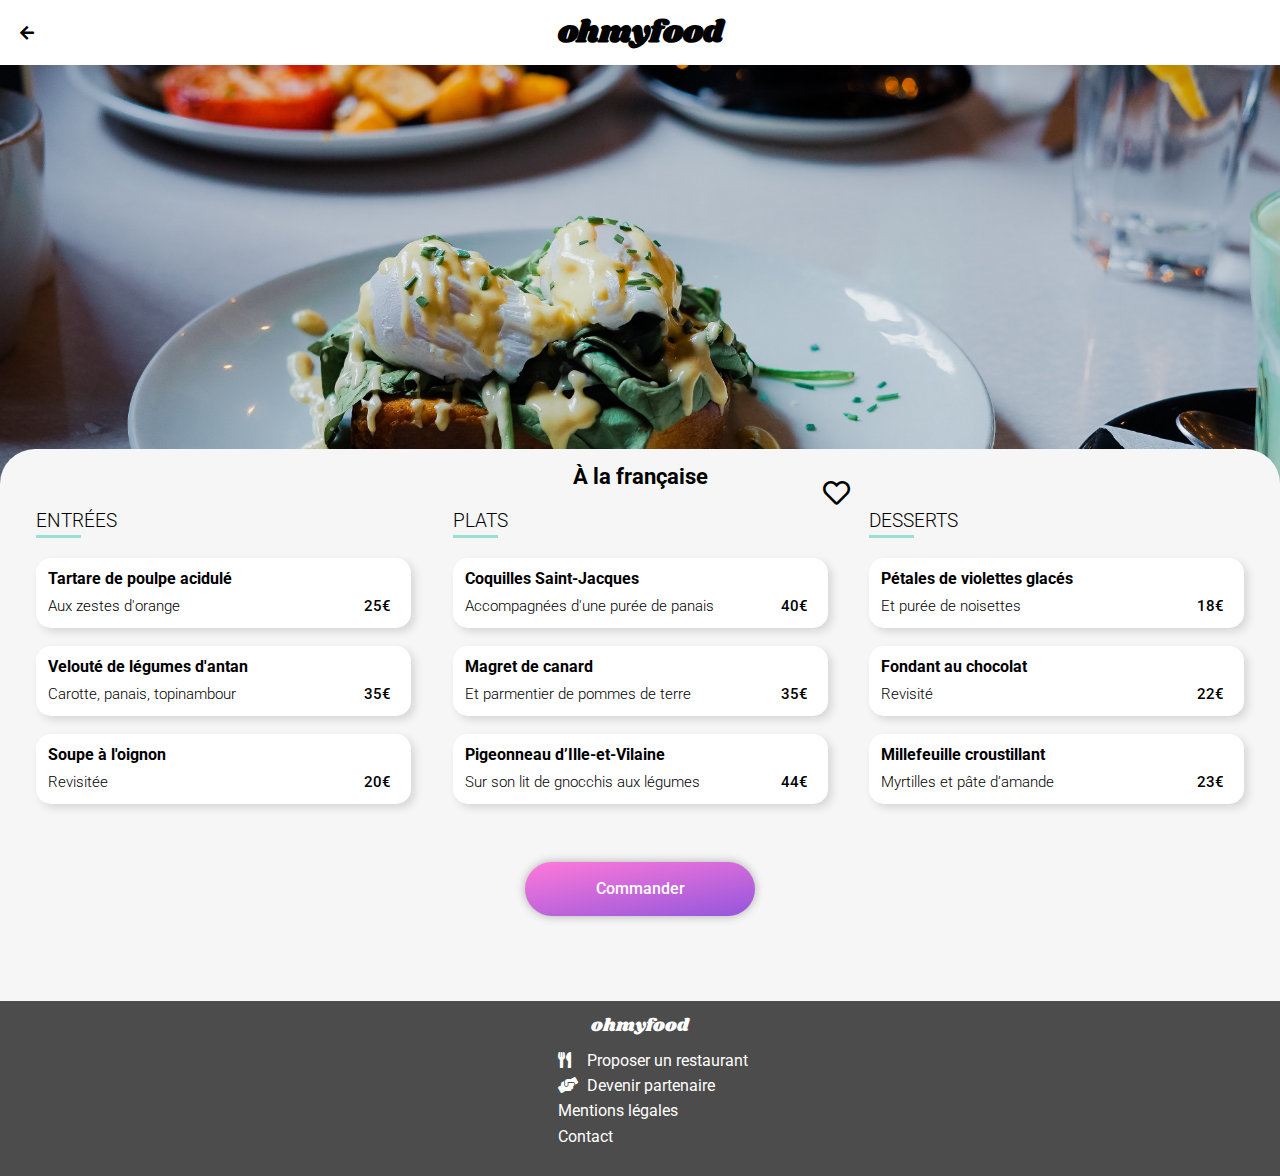
==== commit 3fd75075: "Modication des balises pour les titres" ====
--- a/a-la-francaise.html
+++ b/a-la-francaise.html
@@ -13,12 +13,10 @@
 
     <!--Début du Header-->
     <header>
-        <div class="logo">
-            <img src="images/logo/ohmyfood.png" alt="Logo du site Ohmyfood">
-            <a href="index.html" class="header__back">
-                <i class="fas fa-arrow-left"></i>
-            </a>
-        </div>
+        <a href="index.html">
+            <i class="fas fa-arrow-left"></i>
+        </a>
+        <h1>ohmyfood</h1>
     </header>
     <!--Fin du Header-->
     
@@ -30,7 +28,7 @@
         <!--Début de la section Menu-->
         <section class="menu">
             <div class="menu__heading">
-                <h1 class="menu__title">À la française</h1>
+                <h2 class="menu__title">À la française</h2>
                 <div class="menu__btn__heart">
                     <i class="far fa-heart menu__btn__heart--empty"></i>
                     <i class="fas fa-heart menu__btn__heart--animated"></i>
@@ -40,10 +38,10 @@
             <!-- Début des Entrées-->
             <div class="menus">    
                 <article class="submenu">
-                    <h2 class="submenu__title">Entrées</h2>
+                    <h3 class="submenu__title">Entrées</h3>
                     <div class="menuItem delay-1">
                         <div class="menuItem__legend">
-                            <h3>Tartare de poulpe acidulé</h3>
+                            <h4>Tartare de poulpe acidulé</h4>
                             <p>Aux zestes d'orange</p>
                         </div> 
                         <div class="menuItem__price">25€</div>
@@ -54,7 +52,7 @@
                 
                     <div class="menuItem delay-2">
                         <div class="menuItem__legend">
-                            <h3>Velouté de légumes d'antan</h3>
+                            <h4>Velouté de légumes d'antan</h4>
                             <p>Carotte, panais, topinambour</p>
                         </div>
                         <div class="menuItem__price">35€</div>
@@ -65,7 +63,7 @@
 
                     <div class="menuItem delay-3">
                         <div class="menuItem__legend">
-                            <h3>Soupe à l'oignon</h3>
+                            <h4>Soupe à l'oignon</h4>
                             <p>Revisitée</p>
                         </div>
                         <div class="menuItem__price">20€</div>
@@ -78,10 +76,10 @@
 
                 <!--Débuts des Plats-->
                 <article class="submenu">
-                    <h2 class="submenu__title">Plats</h2>
+                    <h3 class="submenu__title">Plats</h3>
                     <div class="menuItem delay-4">
                         <div class="menuItem__legend">
-                            <h3>Coquilles Saint-Jacques</h3>
+                            <h4>Coquilles Saint-Jacques</h4>
                             <p>Accompagnées d'une purée de panais</p>
                         </div>
                         <div class="menuItem__price">40€</div>
@@ -92,7 +90,7 @@
 
                     <div class="menuItem delay-5">
                         <div class="menuItem__legend">
-                            <h3>Magret de canard</h3>
+                            <h4>Magret de canard</h4>
                             <p>Et parmentier de pommes de terre</p>
                         </div>
                         <div class="menuItem__price">35€</div>
@@ -103,7 +101,7 @@
 
                     <div class="menuItem delay-6">
                         <div class="menuItem__legend">
-                            <h3>Pigeonneau d’Ille-et-Vilaine</h3>
+                            <h4>Pigeonneau d’Ille-et-Vilaine</h4>
                             <p>Sur son lit de gnocchis aux légumes</p>
                         </div>
                         <div class="menuItem__price">44€</div>
@@ -116,10 +114,10 @@
 
                 <!--Début des Desserts-->
                 <article class="submenu">
-                    <h2 class="submenu__title">Desserts</h2>
+                    <h3 class="submenu__title">Desserts</h3>
                     <div class="menuItem delay-7">
                         <div class="menuItem__legend">
-                            <h3>Pétales de violettes glacés</h3>
+                            <h4>Pétales de violettes glacés</h4>
                             <p>Et purée de noisettes</p>
                         </div>
                         <div class="menuItem__price">18€</div>
@@ -130,7 +128,7 @@
 
                     <div class="menuItem delay-8">
                         <div class="menuItem__legend">
-                            <h3>Fondant au chocolat</h3>
+                            <h4>Fondant au chocolat</h4>
                             <p>Revisité</p>
                         </div>
                         <div class="menuItem__price">22€</div>
@@ -141,7 +139,7 @@
 
                     <div class="menuItem delay-9">
                         <div class="menuItem__legend">
-                            <h3>Millefeuille croustillant</h3>
+                            <h4>Millefeuille croustillant</h4>
                             <p>Myrtilles et pâte d’amande</p>
                         </div>
                         <div class="menuItem__price">23€</div>
--- a/sass/style.css
+++ b/sass/style.css
@@ -225,11 +225,6 @@
 }
 
 header {
-  width: 100%;
-  position: relative;
-}
-
-header .logo {
   display: -webkit-box;
   display: -ms-flexbox;
   display: flex;
@@ -239,32 +234,22 @@
   -webkit-box-align: center;
       -ms-flex-align: center;
           align-items: center;
-  margin: 25px 0 20px 0;
-}
-
-header .logo img {
-  width: 170px;
-}
-
-header .logo .fa-arrow-left {
+  position: relative;
+  height: 65px;
+  width: 100%;
+}
+
+header h1 {
+  font-family: 'Shrikhand', 'sans-serif';
+  font-size: 31px;
+  margin: 0;
+}
+
+header .fas {
   position: absolute;
-  left: 32px;
-  height: 32px;
-  width: 32px;
-  display: -webkit-box;
-  display: -ms-flexbox;
-  display: flex;
-  -webkit-box-pack: center;
-      -ms-flex-pack: center;
-          justify-content: center;
-  -webkit-box-align: center;
-      -ms-flex-align: center;
-          align-items: center;
-  top: 50%;
-  -webkit-transform: translateY(-50%);
-          transform: translateY(-50%);
-  font-size: 18px;
-  font-weight: bold;
+  left: 20px;
+  top: 25px;
+  color: black;
 }
 
 footer {
@@ -381,8 +366,6 @@
 
 .presentation__title {
   text-align: center;
-  font-size: 21px;
-  font-family: "Roboto", sans-serif;
   padding: 0 17px;
 }
 
@@ -477,15 +460,6 @@
   }
 }
 
-.process__step:hover {
-  background-color: #faf5ff;
-  cursor: pointer;
-}
-
-.process__step:hover > .process__icon {
-  color: #9356dc;
-}
-
 .process__number {
   display: -webkit-box;
   display: -ms-flexbox;
@@ -530,6 +504,14 @@
   margin-top: -18px;
 }
 
+.process__step:last-child {
+  background-color: #faf5ff;
+}
+
+.process__step:last-child .process__icon {
+  color: #9356dc;
+}
+
 /**** Section Restaurants ****/
 .restaurants {
   background-color: #f6f6f6;
